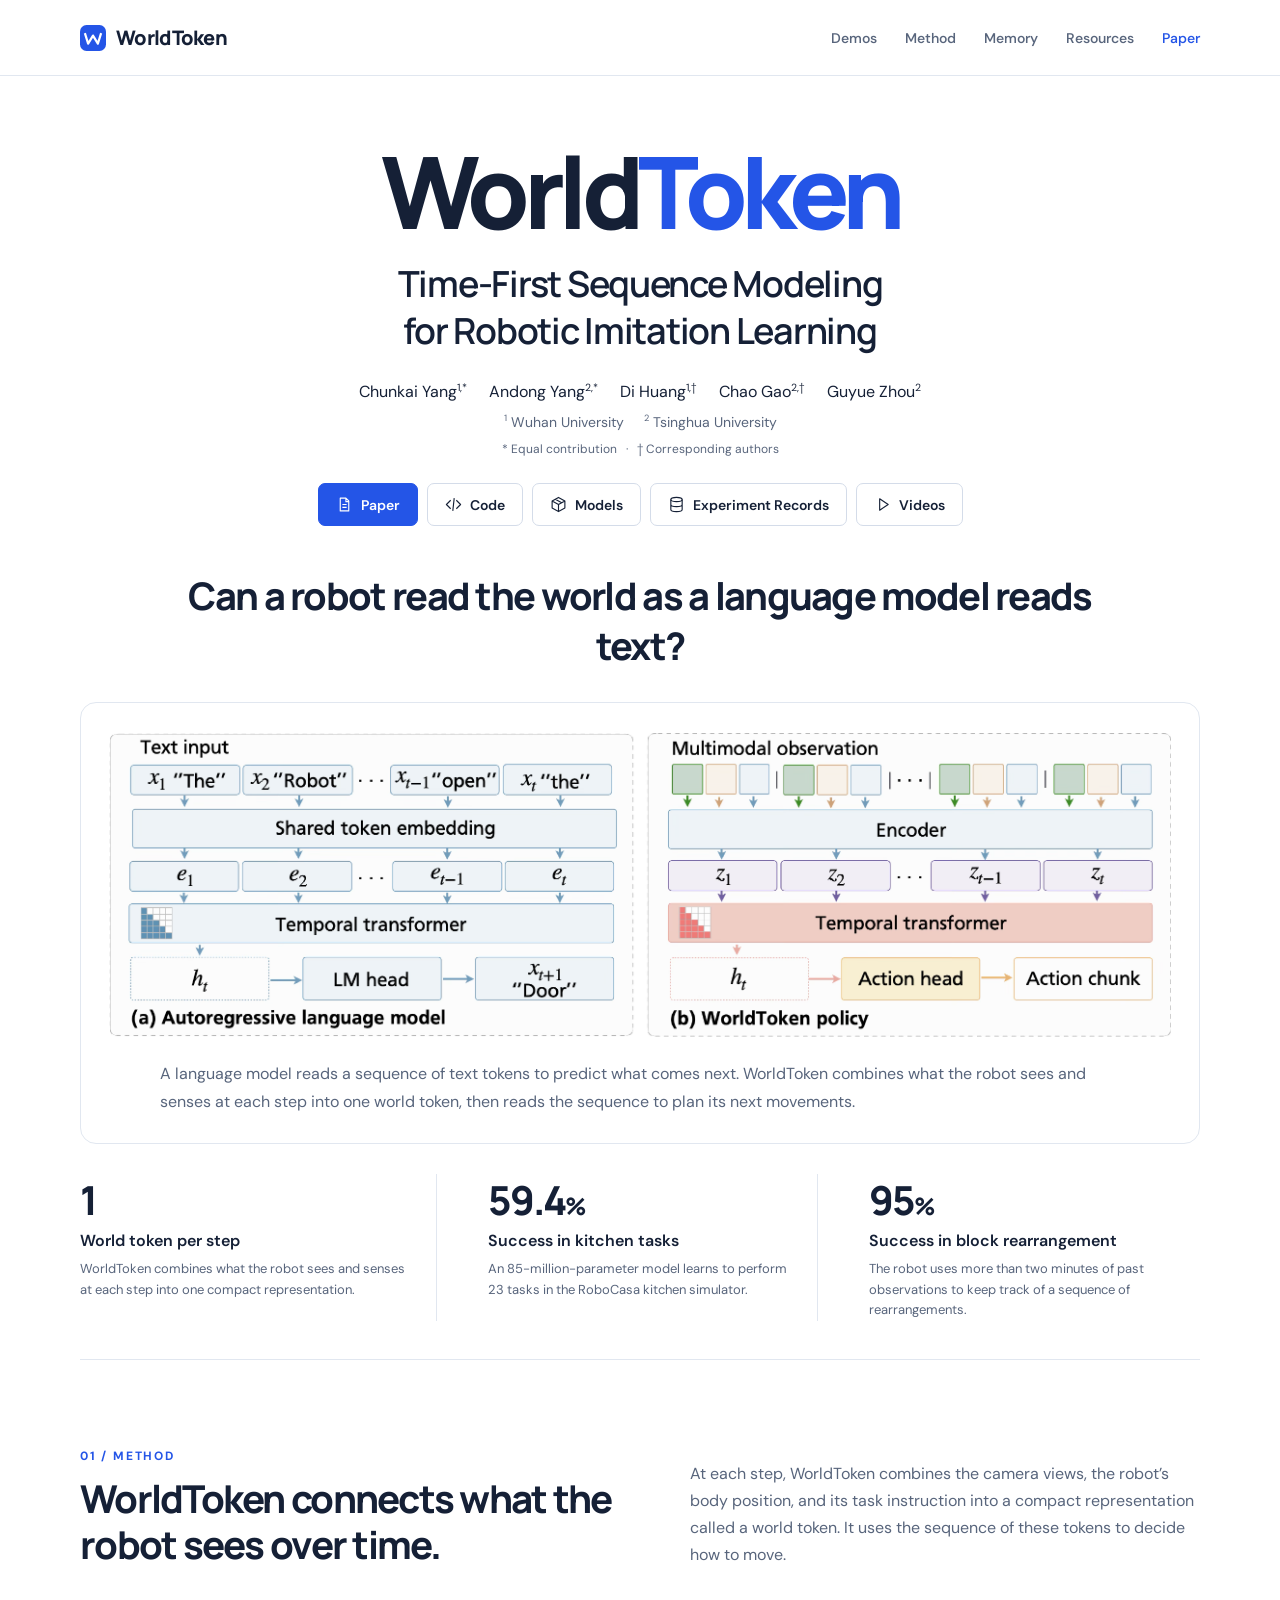
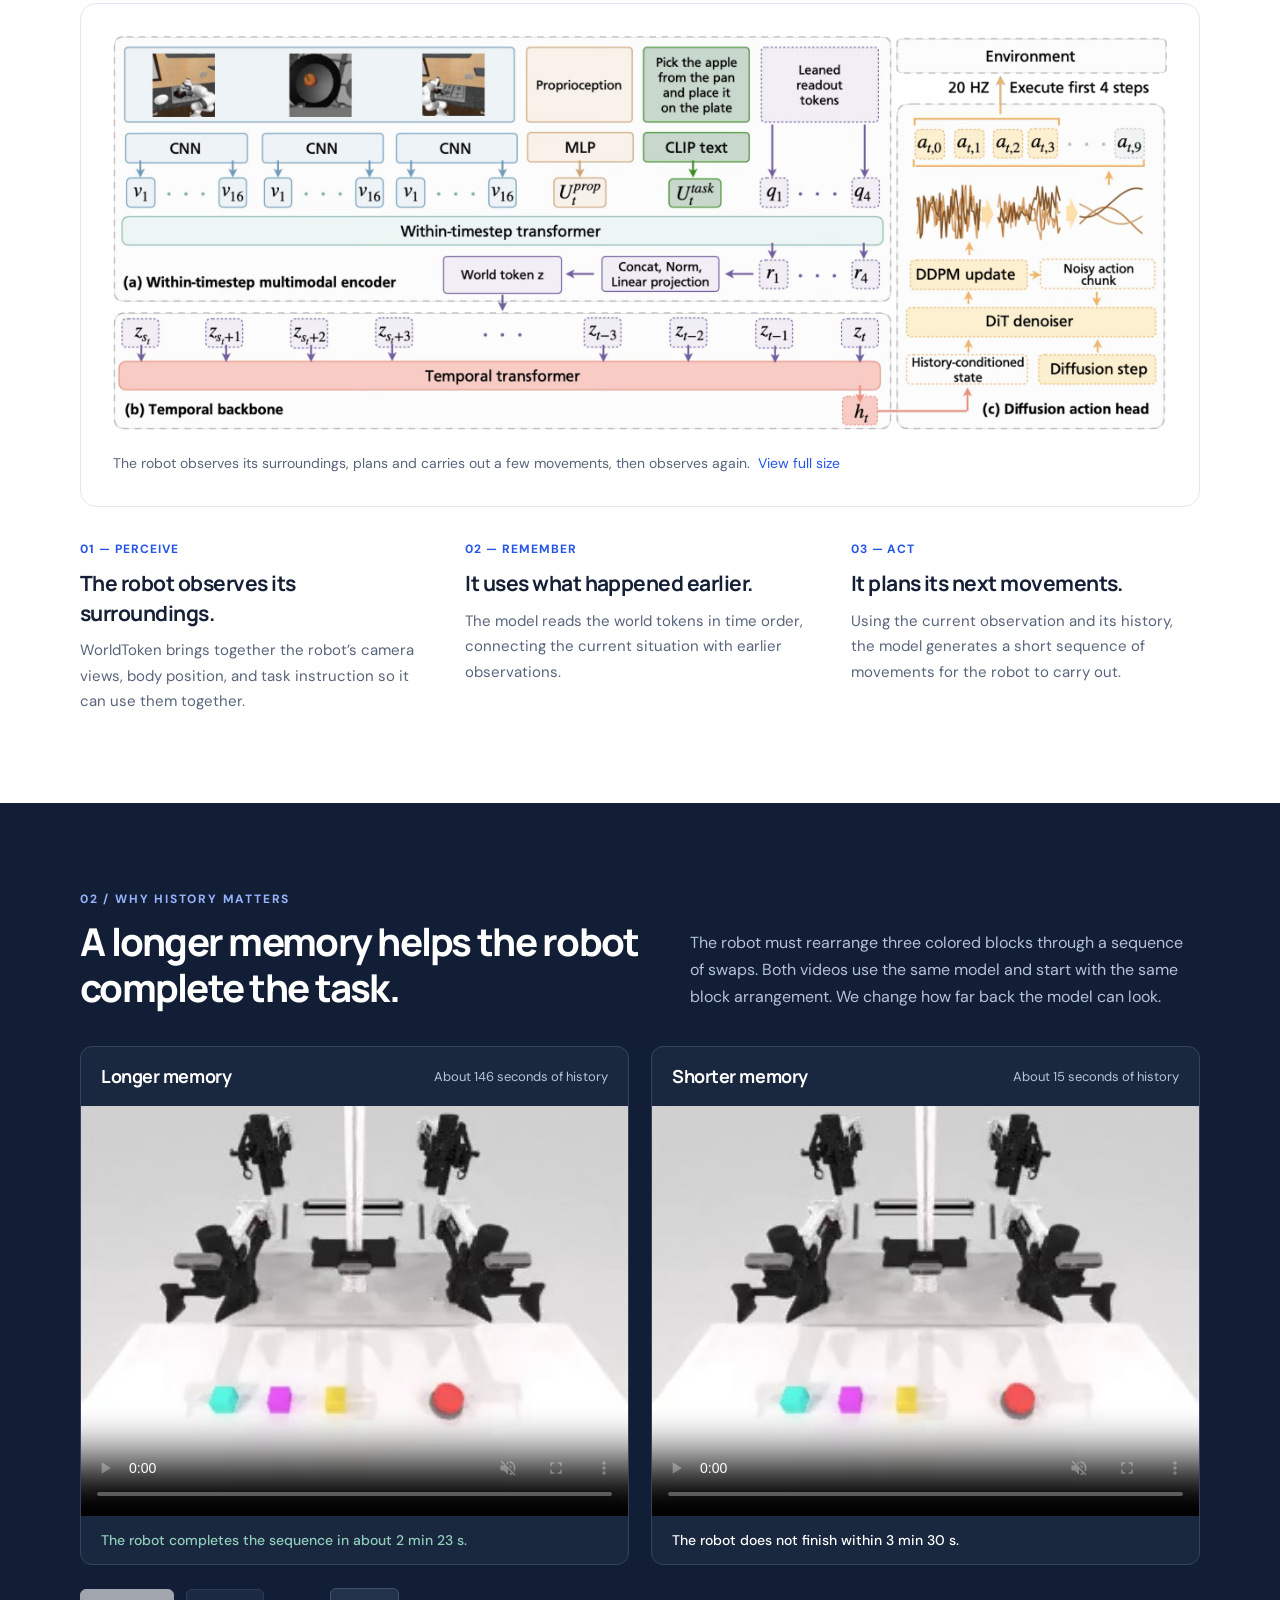
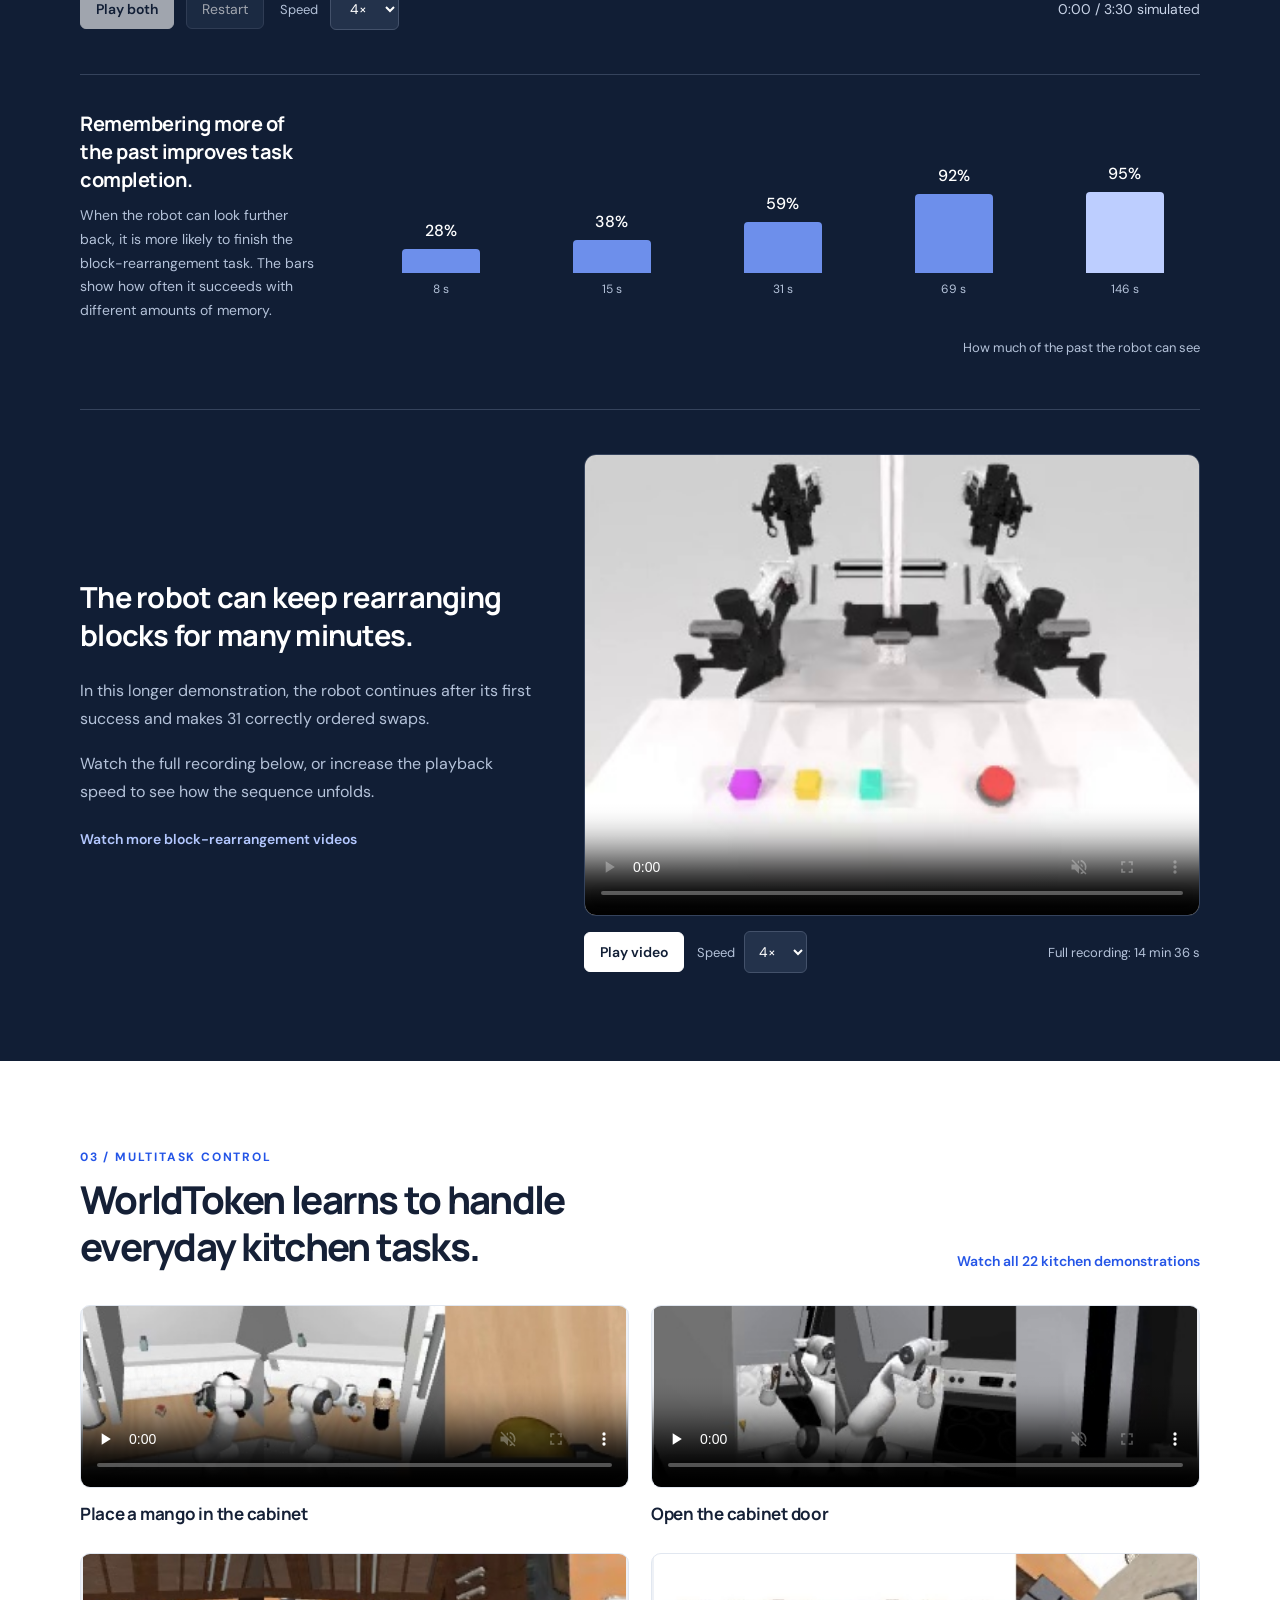
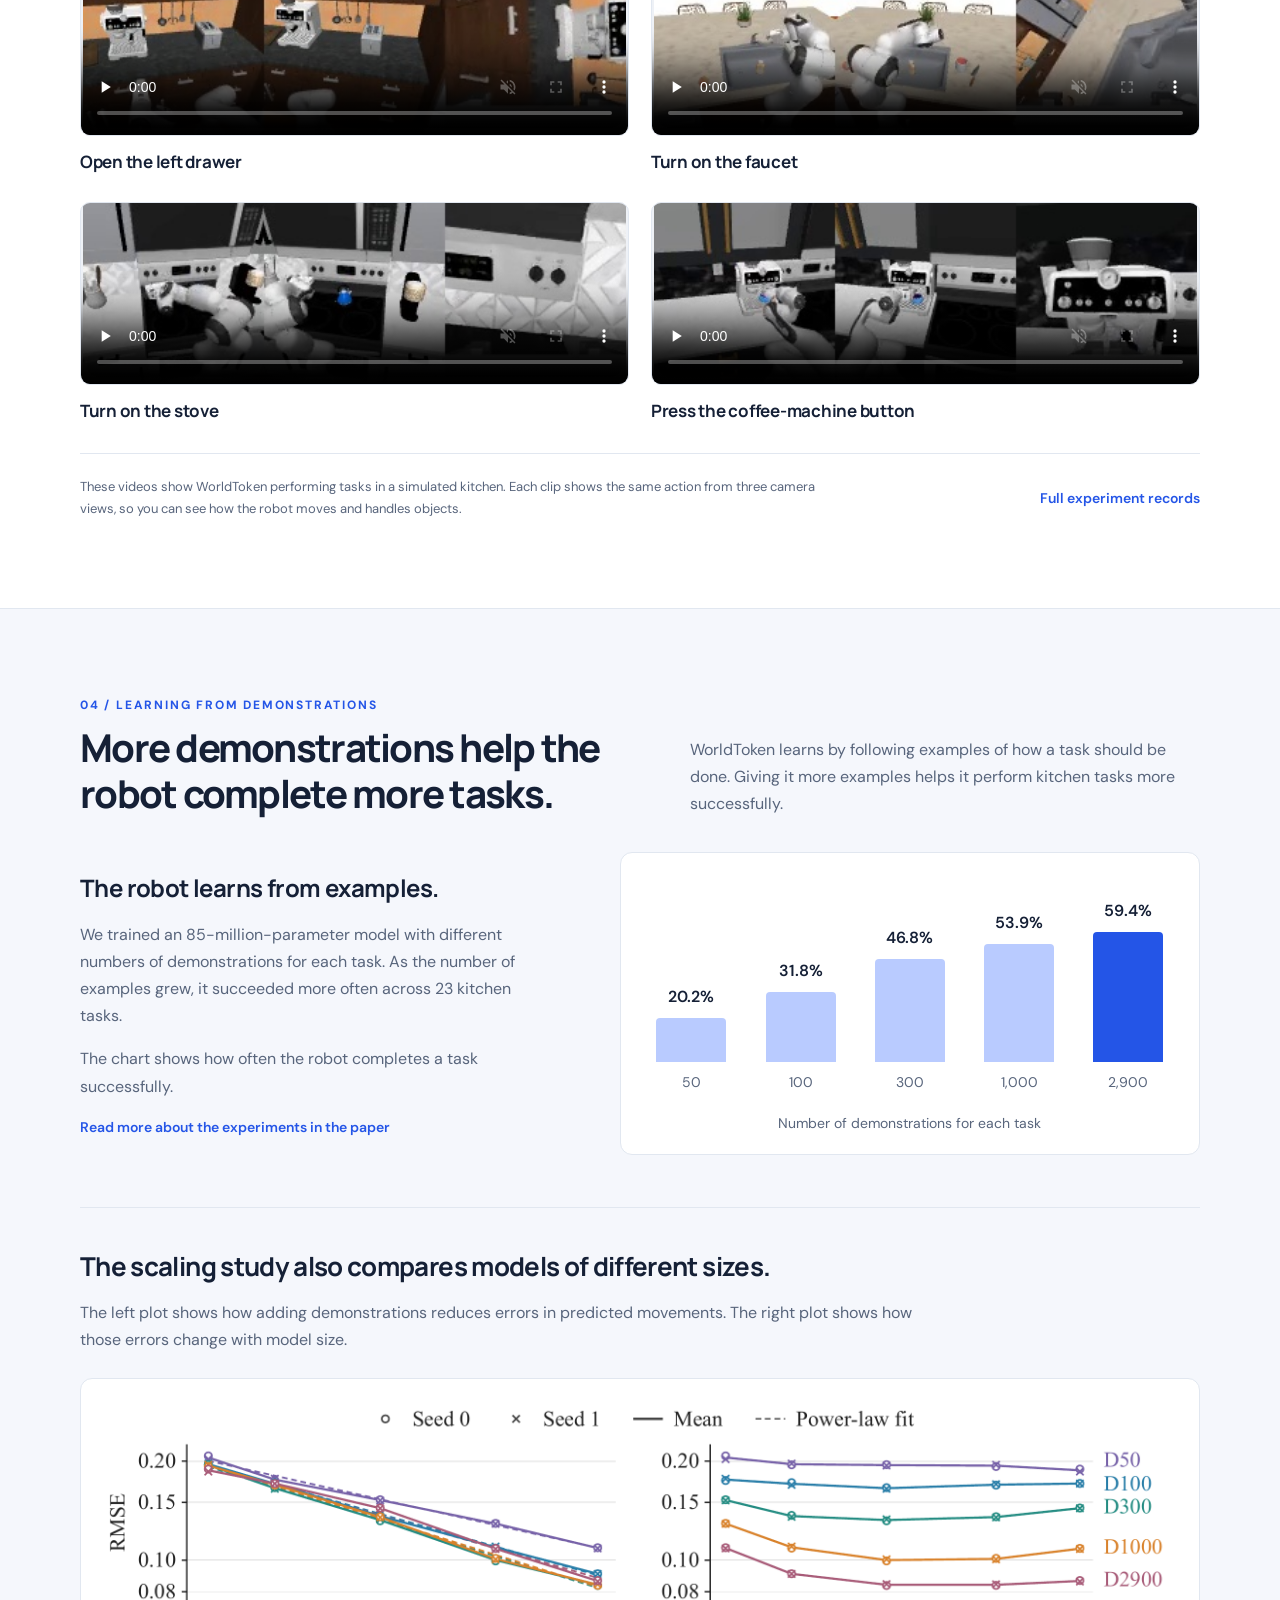
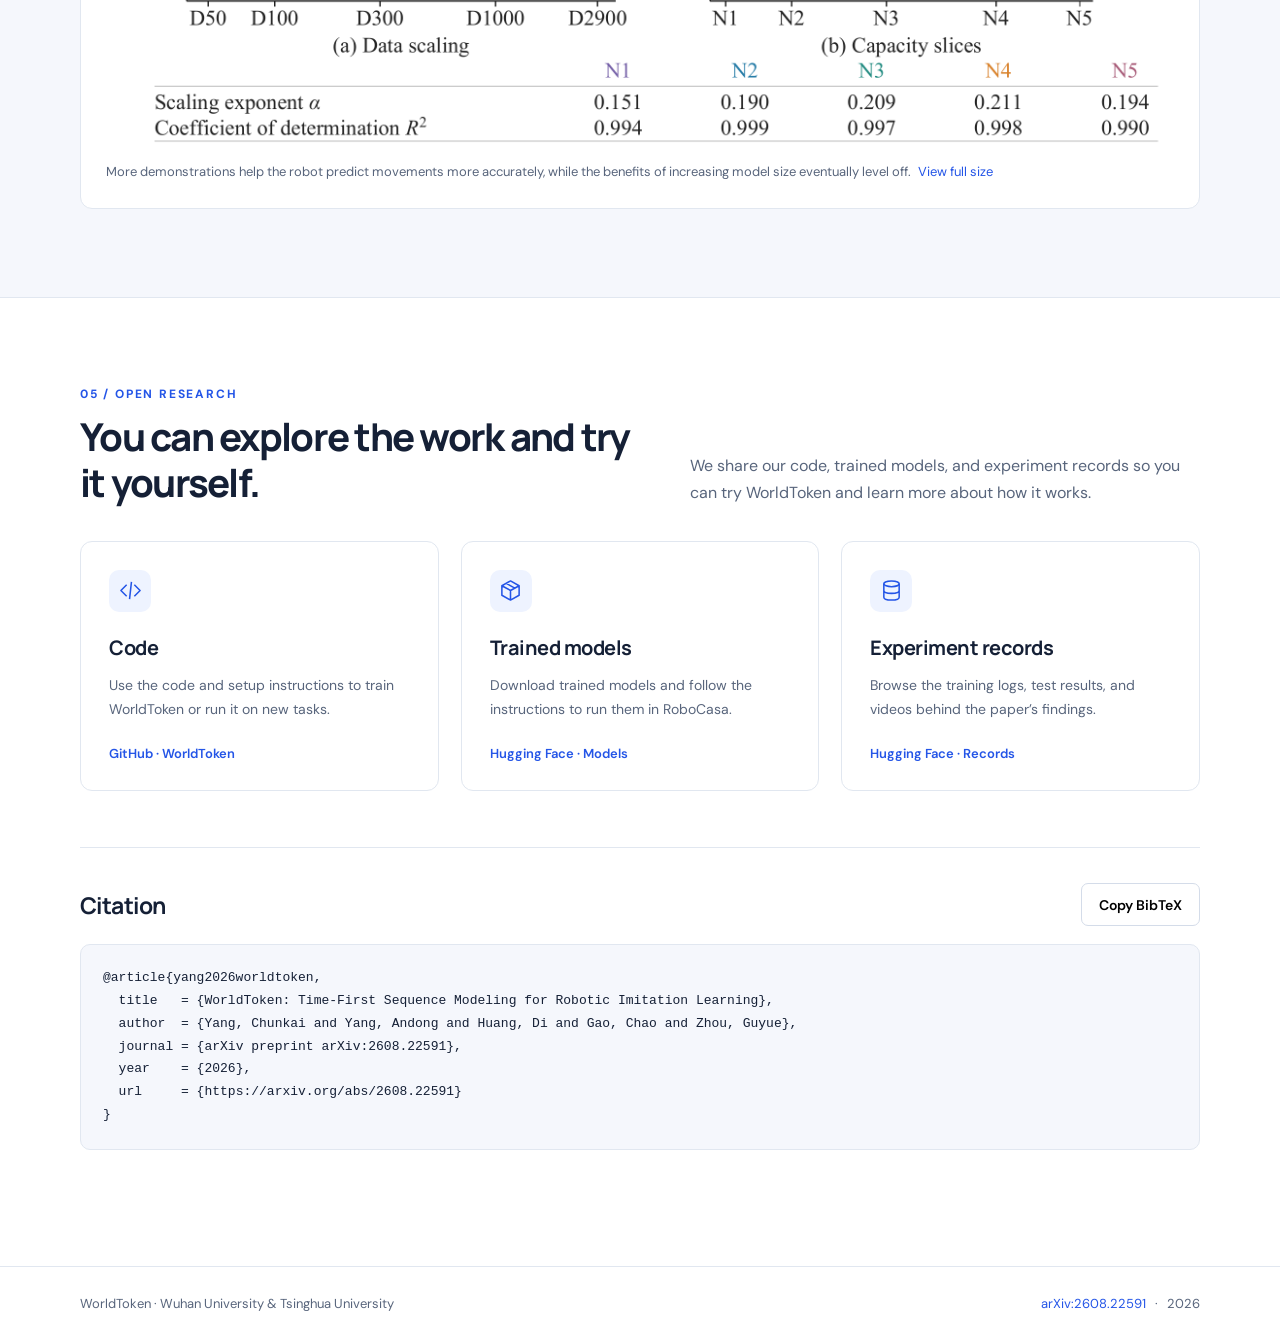
==== index.html @ b5663543 "Publish WorldToken project website" ====
<!doctype html>
<html lang="en">
<head>
  <meta charset="utf-8"><meta name="viewport" content="width=device-width,initial-scale=1">
  <title>WorldToken — Time-First Sequence Modeling for Robotic Imitation Learning</title>
  <meta name="description" content="WorldToken learns from demonstrations and uses past observations to decide what a robot should do next. Watch it perform kitchen tasks and remember sequences of block rearrangements.">
  <meta name="theme-color" content="#2455e7">
  <link rel="icon" type="image/svg+xml" href="data:image/svg+xml,%3Csvg xmlns='http://www.w3.org/2000/svg' viewBox='0 0 32 32'%3E%3Crect width='32' height='32' rx='8' fill='%232455e7'/%3E%3Cpath d='M6 10l4 13 6-10 6 10 4-13' fill='none' stroke='white' stroke-width='3' stroke-linejoin='round'/%3E%3C/svg%3E">
  <link rel="stylesheet" href="styles.css"><script src="site.js" defer></script>
</head>
<body>
<a class="skip" href="#main">Skip to content</a>
<svg xmlns="http://www.w3.org/2000/svg" style="position:absolute;width:0;height:0;overflow:hidden" aria-hidden="true"><defs>
 <symbol id="icon-paper" viewBox="0 0 24 24"><path d="M14 3H6v18h12V7l-4-4Zm0 0v5h4M9 12h6m-6 4h6" fill="none" stroke="currentColor" stroke-width="1.6" stroke-linejoin="round"/></symbol>
 <symbol id="icon-code" viewBox="0 0 24 24"><path d="m8 6-6 6 6 6m8-12 6 6-6 6m-3-15-2 18" fill="none" stroke="currentColor" stroke-width="1.6" stroke-linejoin="round"/></symbol>
 <symbol id="icon-model" viewBox="0 0 24 24"><path d="m12 2 9 5v10l-9 5-9-5V7l9-5Zm0 10 9-5M12 12 3 7m9 5v10M7.5 4.5l9 5" fill="none" stroke="currentColor" stroke-width="1.6" stroke-linejoin="round"/></symbol>
 <symbol id="icon-data" viewBox="0 0 24 24"><ellipse cx="12" cy="5" rx="8" ry="3" fill="none" stroke="currentColor" stroke-width="1.6"/><path d="M4 5v14c0 4 16 4 16 0V5M4 12c0 4 16 4 16 0" fill="none" stroke="currentColor" stroke-width="1.6"/></symbol>
 <symbol id="icon-play" viewBox="0 0 24 24"><path d="m8 4 12 8-12 8V4Z" fill="none" stroke="currentColor" stroke-width="1.6" stroke-linejoin="round"/></symbol>
</defs></svg>
<header class="topbar"><div class="wrap">
 <a class="brand" href="#" aria-label="WorldToken home"><svg viewBox="0 0 32 32" aria-hidden="true"><rect x="0" y="0" width="32" height="32" rx="8" fill="#2455e7"/><path d="m6 10 4 13 6-10 6 10 4-13" fill="none" stroke="#fff" stroke-width="2.7" stroke-linejoin="round"/></svg>WorldToken</a>
 <nav class="nav" aria-label="Main navigation"><a href="#memory">Demos</a><a href="#method">Method</a><a href="#memory">Memory</a><a href="#resources">Resources</a><a class="nav-paper" href="https://arxiv.org/abs/2608.22591" target="_blank" rel="noopener">Paper</a></nav>
</div></header>
<main id="main">
 <section class="hero wrap" aria-labelledby="paper-title">
  <h1 id="paper-title">World<span>Token</span></h1>
  <h2>Time-First Sequence Modeling<br>for Robotic Imitation Learning</h2>
  <div class="authors"><span>Chunkai Yang<sup>1,*</sup></span><span>Andong Yang<sup>2,*</sup></span><span>Di Huang<sup>1,†</sup></span><span>Chao Gao<sup>2,†</sup></span><span>Guyue Zhou<sup>2</sup></span></div>
  <p class="institutions"><sup>1</sup> Wuhan University &nbsp; &nbsp; <sup>2</sup> Tsinghua University</p>
  <p class="author-note">* Equal contribution &nbsp; · &nbsp; † Corresponding authors</p>
  <div class="resource-buttons">
   <a class="button primary" href="https://arxiv.org/abs/2608.22591" target="_blank" rel="noopener"><svg aria-hidden="true"><use href="#icon-paper"/></svg>Paper</a>
   <a class="button" href="https://github.com/me271828/WorldToken" target="_blank" rel="noopener"><svg aria-hidden="true"><use href="#icon-code"/></svg>Code</a>
   <a class="button" href="https://huggingface.co/mepi31415/WorldToken_Checkpoints" target="_blank" rel="noopener"><svg aria-hidden="true"><use href="#icon-model"/></svg>Models</a>
   <a class="button" href="https://huggingface.co/datasets/mepi31415/WorldToken_Experiment_Records" target="_blank" rel="noopener"><svg aria-hidden="true"><use href="#icon-data"/></svg>Experiment Records</a>
   <a class="button" href="#memory"><svg aria-hidden="true"><use href="#icon-play"/></svg>Videos</a>
  </div>
 </section>
 <section class="overview wrap" aria-labelledby="opening-question">
  <h2 class="opening-question" id="opening-question">Can a robot read the world as a language model reads text?</h2>
  <figure class="opening-figure"><a class="figure-link" href="assets/sequence-overview.webp" target="_blank" rel="noopener" aria-label="Open full-size comparison of a language model and WorldToken"><img src="assets/sequence-overview.webp" alt="Paper Figure 1 compares a language model that reads text tokens with WorldToken, which reads a sequence of robot observations to generate actions." width="2200" height="635" fetchpriority="high"></a><figcaption>A language model reads a sequence of text tokens to predict what comes next. WorldToken combines what the robot sees and senses at each step into one world token, then reads the sequence to plan its next movements.</figcaption></figure>
  <div class="stats">
   <div class="stat"><span class="stat-value">1</span><span class="stat-label">World token per step</span><small>WorldToken combines what the robot sees and senses at each step into one compact representation.</small></div>
   <div class="stat"><span class="stat-value">59.4<span style="font-size:.6em">%</span></span><span class="stat-label">Success in kitchen tasks</span><small>An 85-million-parameter model learns to perform 23 tasks in the RoboCasa kitchen simulator.</small></div>
   <div class="stat"><span class="stat-value">95<span style="font-size:.6em">%</span></span><span class="stat-label">Success in block rearrangement</span><small>The robot uses more than two minutes of past observations to keep track of a sequence of rearrangements.</small></div>
  </div>
 </section>
 <section class="section wrap" id="method">
  <div class="section-head"><div><span class="eyebrow">01 / Method</span><h2>WorldToken connects what the robot sees over time.</h2></div><p class="intro">At each step, WorldToken combines the camera views, the robot’s body position, and its task instruction into a compact representation called a world token. It uses the sequence of these tokens to decide how to move.</p></div>
  <figure class="method-figure"><a class="figure-link" href="assets/architecture.webp" target="_blank" rel="noopener" aria-label="Open full-size architecture figure"><img src="assets/architecture.webp" alt="WorldToken combines what the robot sees and senses, connects it with earlier observations, and plans the next movements." loading="lazy" width="2400" height="896"></a><figcaption>The robot observes its surroundings, plans and carries out a few movements, then observes again. <a class="figure-hint" href="assets/architecture.webp" target="_blank" rel="noopener">View full size</a></figcaption></figure>
  <div class="steps"><article><span class="step-number">01 — PERCEIVE</span><h3>The robot observes its surroundings.</h3><p>WorldToken brings together the robot’s camera views, body position, and task instruction so it can use them together.</p></article><article><span class="step-number">02 — REMEMBER</span><h3>It uses what happened earlier.</h3><p>The model reads the world tokens in time order, connecting the current situation with earlier observations.</p></article><article><span class="step-number">03 — ACT</span><h3>It plans its next movements.</h3><p>Using the current observation and its history, the model generates a short sequence of movements for the robot to carry out.</p></article></div>
 </section>
 <section class="section memory" id="memory"><div class="wrap">
  <div class="section-head"><div><span class="eyebrow">02 / Why history matters</span><h2>A longer memory helps the robot complete the task.</h2></div><p class="intro">The robot must rearrange three colored blocks through a sequence of swaps. Both videos use the same model and start with the same block arrangement. We change how far back the model can look.</p></div>
  <div class="comparison">
   <article class="compare-card"><div class="compare-title"><h3>Longer memory</h3><span>About 146 seconds of history</span></div><video id="history-long" controls muted playsinline preload="metadata" poster="assets/history-long.jpg" aria-label="The robot rearranges blocks with a longer memory"><source src="demos/rmbench/videos/history608_seed100015.mp4" type="video/mp4"></video><div class="compare-foot"><strong class="positive">The robot completes the sequence in about 2 min 23 s.</strong></div></article>
   <article class="compare-card"><div class="compare-title"><h3>Shorter memory</h3><span>About 15 seconds of history</span></div><video id="history-short" controls muted playsinline preload="metadata" poster="assets/history-short.jpg" aria-label="The robot attempts the same task with a shorter memory"><source src="demos/rmbench/videos/history64_seed100015.mp4" type="video/mp4"></video><div class="compare-foot"><strong>The robot does not finish within 3 min 30 s.</strong></div></article>
  </div>
  <div class="player-tools"><button class="play-both" id="play-both" type="button" disabled>Play both</button><button id="restart-both" type="button" disabled>Restart</button><label for="compare-speed">Speed</label><select id="compare-speed"><option value="1">1×</option><option value="2">2×</option><option value="4" selected>4×</option><option value="8">8×</option></select><output id="compare-clock" aria-label="Simulation time">0:00 / 3:30 simulated</output></div>
  <p id="compare-error" class="playback-error" role="alert" hidden>Playback could not start. Please use the individual video controls.</p>
  <div class="history-chart"><div><h3>Remembering more of the past improves task completion.</h3><p>When the robot can look further back, it is more likely to finish the block-rearrangement task. The bars show how often it succeeds with different amounts of memory.</p></div><div class="bars" role="img" aria-label="Task completion with approximately 8, 15, 31, 69, and 146 seconds of history: 28, 38, 59, 92, and 95 percent."><div class="bar-item"><strong>28%</strong><div class="bar" style="--value:28"></div><span>8 s</span></div><div class="bar-item"><strong>38%</strong><div class="bar" style="--value:38"></div><span>15 s</span></div><div class="bar-item"><strong>59%</strong><div class="bar" style="--value:59"></div><span>31 s</span></div><div class="bar-item"><strong>92%</strong><div class="bar" style="--value:92"></div><span>69 s</span></div><div class="bar-item"><strong>95%</strong><div class="bar" style="--value:95"></div><span>146 s</span></div></div></div><p class="chart-axis">How much of the past the robot can see</p>
  <section class="extended-demo" id="long-demonstration" aria-labelledby="extended-heading">
   <div class="extended-copy"><h3 id="extended-heading">The robot can keep rearranging blocks for many minutes.</h3><p>In this longer demonstration, the robot continues after its first success and makes 31 correctly ordered swaps.</p><p>Watch the full recording below, or increase the playback speed to see how the sequence unfolds.</p><a class="section-link" href="demos/rmbench/">Watch more block-rearrangement videos</a></div>
   <div class="extended-player"><video id="extended-video" controls muted playsinline preload="metadata" poster="assets/extended-poster.jpg" aria-label="The robot continues rearranging blocks for more than 14 minutes"><source src="demos/rmbench/videos/extended_seed100008.mp4" type="video/mp4"></video><div class="player-tools"><button type="button" class="play-both" id="extended-toggle">Play video</button><label for="extended-speed">Speed</label><select id="extended-speed"><option value="1">1×</option><option value="2">2×</option><option value="4" selected>4×</option><option value="8">8×</option><option value="16">16×</option></select><span class="recording-duration">Full recording: 14 min 36 s</span></div><p id="extended-error" class="playback-error" role="alert" hidden>The video could not start. Please try the video’s own play button.</p></div>
  </section>
 </div></section>
 <section class="section wrap" id="demonstrations">
  <div class="section-head"><div><span class="eyebrow">03 / Multitask control</span><h2>WorldToken learns to handle everyday kitchen tasks.</h2></div><a class="section-link" href="demos/robocasa/">Watch all 22 kitchen demonstrations</a></div>
  <div class="demo-grid" id="demo-grid"><article class="demo-card"><video controls loop muted playsinline preload="none" poster="assets/PnPCounterToCab.jpg" aria-label="Place a mango in the cabinet"><source src="demos/robocasa/videos/01_Pick_and_Place/PnPCounterToCab.mp4" type="video/mp4"></video><h3>Place a mango in the cabinet</h3></article>
<article class="demo-card"><video controls loop muted playsinline preload="none" poster="assets/OpenSingleDoor.jpg" aria-label="Open the cabinet door"><source src="demos/robocasa/videos/02_Opening_and_closing_doors/OpenSingleDoor.mp4" type="video/mp4"></video><h3>Open the cabinet door</h3></article>
<article class="demo-card"><video controls loop muted playsinline preload="none" poster="assets/OpenDrawer.jpg" aria-label="Open the left drawer"><source src="demos/robocasa/videos/03_Opening_and_closing_drawers/OpenDrawer.mp4" type="video/mp4"></video><h3>Open the left drawer</h3></article>
<article class="demo-card"><video controls loop muted playsinline preload="none" poster="assets/TurnOnSinkFaucet.jpg" aria-label="Turn on the faucet"><source src="demos/robocasa/videos/04_Turning_levers/TurnOnSinkFaucet.mp4" type="video/mp4"></video><h3>Turn on the faucet</h3></article>
<article class="demo-card"><video controls loop muted playsinline preload="none" poster="assets/TurnOnStove.jpg" aria-label="Turn on the stove"><source src="demos/robocasa/videos/05_Twisting_knobs/TurnOnStove.mp4" type="video/mp4"></video><h3>Turn on the stove</h3></article>
<article class="demo-card"><video controls loop muted playsinline preload="none" poster="assets/CoffeePressButton.jpg" aria-label="Press the coffee-machine button"><source src="demos/robocasa/videos/07_Pressing_buttons/CoffeePressButton.mp4" type="video/mp4"></video><h3>Press the coffee-machine button</h3></article></div>
  <div class="gallery-note"><p>These videos show WorldToken performing tasks in a simulated kitchen. Each clip shows the same action from three camera views, so you can see how the robot moves and handles objects.</p><a class="section-link" href="https://huggingface.co/datasets/mepi31415/WorldToken_Experiment_Records" target="_blank" rel="noopener">Full experiment records</a></div>
 </section>
 <section class="section results" id="results"><div class="wrap">
  <div class="section-head"><div><span class="eyebrow">04 / Learning from demonstrations</span><h2>More demonstrations help the robot complete more tasks.</h2></div><p class="intro">WorldToken learns by following examples of how a task should be done. Giving it more examples helps it perform kitchen tasks more successfully.</p></div>
  <div class="learning-results">
   <div class="learning-copy"><h3>The robot learns from examples.</h3><p>We trained an 85-million-parameter model with different numbers of demonstrations for each task. As the number of examples grew, it succeeded more often across 23 kitchen tasks.</p><p>The chart shows how often the robot completes a task successfully.</p><a class="section-link" href="https://arxiv.org/pdf/2608.22591" target="_blank" rel="noopener">Read more about the experiments in the paper</a></div>
   <figure class="learning-chart"><div class="learning-bars" role="img" aria-label="Task completion with 50, 100, 300, 1000, and 2900 demonstrations per task: 20.2, 31.8, 46.8, 53.9, and 59.4 percent.">
    <div class="learning-bar"><strong>20.2%</strong><div style="--value:20.2"></div><span>50</span></div>
    <div class="learning-bar"><strong>31.8%</strong><div style="--value:31.8"></div><span>100</span></div>
    <div class="learning-bar"><strong>46.8%</strong><div style="--value:46.8"></div><span>300</span></div>
    <div class="learning-bar"><strong>53.9%</strong><div style="--value:53.9"></div><span>1,000</span></div>
    <div class="learning-bar"><strong>59.4%</strong><div style="--value:59.4"></div><span>2,900</span></div>
   </div><figcaption>Number of demonstrations for each task</figcaption></figure>
  </div>
  <div class="paper-scaling"><h3>The scaling study also compares models of different sizes.</h3><p>The left plot shows how adding demonstrations reduces errors in predicted movements. The right plot shows how those errors change with model size.</p><figure class="result-figure"><a class="figure-link" href="assets/scaling.webp" target="_blank" rel="noopener" aria-label="Open full-size scaling figure from the paper"><img src="assets/scaling.webp" alt="Paper Figure 4 compares action prediction errors across different numbers of demonstrations and different model sizes." width="2200" height="700" loading="lazy"></a><figcaption>More demonstrations help the robot predict movements more accurately, while the benefits of increasing model size eventually level off. <a class="figure-hint" href="assets/scaling.webp" target="_blank" rel="noopener">View full size</a></figcaption></figure></div>
 </div></section>
<section class="section wrap" id="resources">
  <div class="section-head"><div><span class="eyebrow">05 / Open research</span><h2>You can explore the work and try it yourself.</h2></div><p class="intro">We share our code, trained models, and experiment records so you can try WorldToken and learn more about how it works.</p></div>
  <div class="resource-grid">
   <a class="resource-card" href="https://github.com/me271828/WorldToken" target="_blank" rel="noopener"><div class="resource-icon"><svg aria-hidden="true"><use href="#icon-code"/></svg></div><h3>Code</h3><p>Use the code and setup instructions to train WorldToken or run it on new tasks.</p><span class="section-link">GitHub · WorldToken</span></a>
   <a class="resource-card" href="https://huggingface.co/mepi31415/WorldToken_Checkpoints" target="_blank" rel="noopener"><div class="resource-icon"><svg aria-hidden="true"><use href="#icon-model"/></svg></div><h3>Trained models</h3><p>Download trained models and follow the instructions to run them in RoboCasa.</p><span class="section-link">Hugging Face · Models</span></a>
   <a class="resource-card" href="https://huggingface.co/datasets/mepi31415/WorldToken_Experiment_Records" target="_blank" rel="noopener"><div class="resource-icon"><svg aria-hidden="true"><use href="#icon-data"/></svg></div><h3>Experiment records</h3><p>Browse the training logs, test results, and videos behind the paper’s findings.</p><span class="section-link">Hugging Face · Records</span></a>
  </div>
  <div class="citation"><div class="citation-head"><h3>Citation</h3><button class="button" type="button" id="copy-bibtex">Copy BibTeX</button></div><pre id="bibtex">@article{yang2026worldtoken,
  title   = {WorldToken: Time-First Sequence Modeling for Robotic Imitation Learning},
  author  = {Yang, Chunkai and Yang, Andong and Huang, Di and Gao, Chao and Zhou, Guyue},
  journal = {arXiv preprint arXiv:2608.22591},
  year    = {2026},
  url     = {https://arxiv.org/abs/2608.22591}
}</pre><p class="copy-status" id="copy-status" role="status"></p></div>
 </section>
</main>
<footer class="footer"><div class="wrap"><span>WorldToken · Wuhan University &amp; Tsinghua University</span><span><a href="https://arxiv.org/abs/2608.22591">arXiv:2608.22591</a> &nbsp; · &nbsp; 2026</span></div></footer>
</body></html>
---- styles.css ----
@import url('https://fonts.googleapis.com/css2?family=DM+Sans:wght@400;450;500;550;600;650;700&family=Manrope:wght@400;500;600;650;700;750;800&display=swap');
:root{--blue:#2455e7;--ink:#152036;--muted:#58657c;--line:#e1e7f0;--wash:#f5f7fc;--navy:#111e35;--radius:16px;--width:1120px;font-family:'DM Sans',Arial,sans-serif;color:var(--ink);font-size:16px;background:#fff;font-synthesis:none}
*{box-sizing:border-box}html{scroll-behavior:smooth;scroll-padding-top:94px}body{margin:0}a{color:inherit;text-decoration:none}button,select,input{font:inherit}button,a,select{-webkit-tap-highlight-color:transparent}button,a{touch-action:manipulation}button{cursor:pointer}a:focus-visible,button:focus-visible,select:focus-visible,input:focus-visible{outline:3px solid #7596ff;outline-offset:5px}img,video{display:block;max-width:100%}button:disabled{cursor:wait;opacity:.6}p{line-height:1.7;margin:0 0 1rem}h1,h2,h3{font-family:Manrope,Arial,sans-serif;margin:0;letter-spacing:-.045em}h2{font-size:clamp(30px,3vw,42px);line-height:1.2;font-weight:750}h3{font-size:21px;line-height:1.4;letter-spacing:-.025em}sup{font-size:.65em}svg{display:block}.wrap{width:min(var(--width),calc(100% - 64px));margin:auto}.skip{position:fixed;left:15px;top:-100px;background:#fff;padding:14px;z-index:99}.skip:focus{top:15px}
.topbar{height:76px;border-bottom:1px solid var(--line);background:rgba(255,255,255,.95);backdrop-filter:blur(14px);position:sticky;top:0;z-index:20}.topbar .wrap{height:100%;display:flex;align-items:center;justify-content:space-between}.brand{font-family:Manrope,Arial,sans-serif;font-weight:800;font-size:20px;letter-spacing:-.7px;display:flex;align-items:center;gap:10px}.brand svg{width:26px;height:26px}.nav{display:flex;gap:28px;font-size:14px;font-weight:550;color:var(--muted)}.nav a:hover{color:var(--blue)}.nav .nav-paper{color:var(--blue)}
.hero{text-align:center;padding:62px 0 42px}.eyebrow{text-transform:uppercase;letter-spacing:.15em;font-size:12px;font-weight:700;color:var(--blue);display:block;margin-bottom:16px}.hero h1{font-size:clamp(64px,8vw,100px);line-height:1.05;font-weight:800;letter-spacing:-.065em}.hero h1 span{color:var(--blue)}.hero h2{font-size:clamp(24px,3vw,36px);font-weight:600;line-height:1.3;letter-spacing:-.035em;margin-top:18px}.authors{display:flex;flex-wrap:wrap;justify-content:center;gap:8px 22px;margin-top:26px;font-size:16px}.institutions{font-size:14px;color:var(--muted);margin:9px 0 4px}.author-note{font-size:12px;color:var(--muted);margin-bottom:24px}.resource-buttons{display:flex;justify-content:center;flex-wrap:wrap;gap:9px}.button{min-height:43px;display:inline-flex;align-items:center;justify-content:center;gap:8px;border-radius:7px;background:white;border:1px solid #d4dce9;padding:10px 17px;font-size:14px;font-weight:600;transition:background .15s,border-color .15s}.button:hover{background:#f4f7ff;border-color:#9bb2f8}.button.primary{background:var(--blue);border-color:var(--blue);color:white}.button.primary:hover{background:#1744c9}.button svg{height:17px;width:17px}.hero-statement{font-size:19px;margin:29px 0 0;color:var(--muted)}.hero-statement strong{color:var(--ink);font-weight:600}
.overview{margin-bottom:0}.film{border:1px solid var(--line);border-radius:var(--radius);overflow:hidden;background:#101725;box-shadow:0 12px 40px #1f386410}.film video{width:100%;aspect-ratio:16/9;object-fit:contain;background:#0e1420}.film-caption{display:flex;justify-content:space-between;align-items:center;gap:18px;font-size:14px;color:var(--muted);padding:17px 2px}.film-caption strong{color:var(--ink);font-weight:600}.film-caption a{color:var(--blue);white-space:nowrap}.stats{display:grid;grid-template-columns:repeat(3,1fr);padding:30px 0 38px;border-bottom:1px solid var(--line);gap:25px}.stat{padding:0 26px;border-right:1px solid var(--line)}.stat:first-child{padding-left:0}.stat:last-child{border:none}.stat-value{display:block;font-family:Manrope,Arial,sans-serif;font-size:40px;font-weight:750;letter-spacing:-.05em;line-height:1.3}.stat-label{display:block;font-size:16px;font-weight:600;margin:4px 0 8px}.stat small{display:block;color:var(--muted);font-size:13px;line-height:1.6}
.section{padding:88px 0}.section-head{display:flex;justify-content:space-between;gap:45px;align-items:flex-end;margin-bottom:35px}.section-head .intro{max-width:510px;color:var(--muted);margin:0}.section-head .eyebrow{margin-bottom:12px}.section-head h2{max-width:580px}.section-link{color:var(--blue);font-size:14px;font-weight:600;white-space:nowrap}.lead{max-width:850px;font-size:18px;color:var(--muted);margin:23px 0 30px}.method-figure{margin:0;border:1px solid var(--line);border-radius:var(--radius);padding:32px;background:#fff}.method-figure img{width:100%;height:auto}.method-figure figcaption{font-size:14px;line-height:1.6;color:var(--muted);margin-top:22px}.steps{display:grid;grid-template-columns:repeat(3,1fr);gap:36px;margin-top:34px}.step-number{font-size:12px;letter-spacing:.08em;font-weight:700;color:var(--blue);display:block;margin-bottom:12px}.steps p{font-size:15px;margin:10px 0 0;color:var(--muted)}
.memory{background:var(--navy);color:#fff}.memory .eyebrow{color:#99b3ff}.memory .intro,.memory .lead{color:#b4c2d9}.memory .section-link{color:#b4c8ff}.comparison{display:grid;grid-template-columns:1fr 1fr;gap:22px}.compare-card{border:1px solid #35435c;border-radius:12px;overflow:hidden;background:#19273f}.compare-title{display:flex;align-items:center;justify-content:space-between;gap:12px;padding:17px 20px}.compare-title h3{font-size:18px;letter-spacing:-.025em}.compare-title span{font-size:13px;color:#b7c4da}.compare-card video{width:100%;aspect-ratio:640/480;background:#0b1220;object-fit:contain}.compare-foot{padding:15px 20px;display:flex;justify-content:space-between;gap:12px;font-size:14px;color:#c9d4e8}.compare-foot strong{font-weight:500;color:#fff}.compare-foot .positive{color:#91cfbd}.player-tools{display:flex;align-items:center;flex-wrap:wrap;gap:12px;margin-top:23px}.player-tools button,.player-tools select{background:#23324b;color:#fff;border:1px solid #43516a;border-radius:6px;padding:10px 15px;font-size:14px}.player-tools .play-both{background:#fff;color:var(--navy);border-color:#fff;font-weight:600}.player-tools label{font-size:13px;color:#b4c2d9;margin-left:4px}.player-tools output{font-size:14px;color:#c9d4e8;font-variant-numeric:tabular-nums;margin-left:auto}.comparison-note{color:#aebdd5;font-size:13px;line-height:1.7;margin-top:20px;max-width:900px}.playback-error{color:#ffccba;font-size:14px;margin-top:15px}.history-chart{margin:44px 0 0;display:grid;grid-template-columns:240px 1fr;gap:45px;padding-top:35px;border-top:1px solid #35435c;align-items:center}.history-chart h3{font-size:20px}.history-chart p{font-size:14px;color:#b4c2d9;margin:10px 0 0}.bars{display:grid;grid-template-columns:repeat(5,1fr);gap:20px;height:160px;align-items:end}.bar-item{display:flex;height:100%;flex-direction:column;justify-content:flex-end;align-items:center;gap:8px}.bar-item strong{font-size:16px;font-weight:500}.bar{height:calc(var(--value) * .85px);background:#6d8feb;width:100%;max-width:78px;border-radius:4px 4px 0 0}.bar-item:last-child .bar{background:#bdceff}.bar-item span{font-size:12px;color:#b4c2d9;white-space:nowrap}
.demo-grid{display:grid;grid-template-columns:repeat(3,1fr);gap:28px 22px}.demo-card{min-width:0}.demo-card video{width:100%;aspect-ratio:4/3;object-fit:contain;background:#eef1f6;border-radius:10px;border:1px solid var(--line)}.demo-card h3{font-size:17px;letter-spacing:-.015em;margin-top:14px}.demo-card p{font-size:13px;color:var(--muted);margin:4px 0 0}.gallery-note{display:flex;justify-content:space-between;align-items:center;gap:24px;margin-top:30px;padding-top:22px;border-top:1px solid var(--line)}.gallery-note p{font-size:13px;max-width:750px;color:var(--muted);margin:0}
.results{background:var(--wash);border-block:1px solid var(--line)}.results-layout{display:grid;grid-template-columns:1.45fr 1fr;gap:36px;align-items:start}.result-figure{margin:0;background:#fff;border:1px solid var(--line);border-radius:12px;padding:25px}.result-figure img{width:100%}.result-figure figcaption{font-size:13px;color:var(--muted);line-height:1.6;margin-top:18px}.result-copy h3{margin-bottom:12px}.result-copy p{font-size:15px;color:var(--muted)}.results-table{width:100%;border-collapse:collapse;font-size:14px;margin:23px 0 14px;font-variant-numeric:tabular-nums}.results-table th{text-align:left;font-weight:500;color:var(--muted);font-size:12px;padding:12px 5px;border-bottom:1px solid #cdd7e8}.results-table td{padding:13px 5px;border-bottom:1px solid #dfe6f0}.results-table td:not(:first-child),.results-table th:not(:first-child){text-align:right}.results-table tbody tr:last-child{color:var(--blue);font-weight:700}.result-copy .fine{font-size:12px;line-height:1.6}.resource-grid{display:grid;grid-template-columns:repeat(3,1fr);gap:22px}.resource-card{padding:28px;border:1px solid var(--line);border-radius:12px;display:flex;flex-direction:column;align-items:flex-start;transition:border-color .2s,background .2s}.resource-card:hover{border-color:#9eb5f6;background:#fbfcff}.resource-icon{width:42px;height:42px;background:#eef3ff;color:var(--blue);border-radius:10px;display:grid;place-items:center;margin-bottom:22px}.resource-icon svg{width:23px;height:23px}.resource-card h3{font-size:20px}.resource-card p{font-size:14px;color:var(--muted);margin:12px 0 24px;flex:1}.resource-card .section-link{font-size:13px}.citation{margin-top:56px;border-top:1px solid var(--line);padding-top:35px}.citation-head{display:flex;justify-content:space-between;align-items:center;margin-bottom:18px}.citation h3{font-size:23px}.citation pre{font-family:Consolas,monospace;font-size:13px;line-height:1.75;background:var(--wash);border:1px solid var(--line);padding:22px;border-radius:10px;overflow:auto;margin:0;white-space:pre-wrap;overflow-wrap:anywhere}.copy-status{font-size:13px;color:var(--muted);min-height:20px;margin:8px 0 0}.footer{border-top:1px solid var(--line);padding:28px 0}.footer .wrap{display:flex;justify-content:space-between;gap:20px;color:var(--muted);font-size:13px}.footer a{color:var(--blue)}[hidden]{display:none!important}
@media(min-width:1600px){:root{--width:1200px}}@media(max-width:850px){.wrap{width:calc(100% - 40px)}.nav{gap:17px}.hero{padding-top:44px}.section{padding:62px 0}.section-head{display:block}.section-head .intro{margin-top:20px}.section-head>.section-link{display:inline-block;margin-top:18px}.results-layout{grid-template-columns:1fr}.demo-grid{grid-template-columns:repeat(2,1fr)}.stats{gap:15px}.stat{padding:0 16px}.stat-value{font-size:33px}.steps{gap:22px}.history-chart{grid-template-columns:1fr;gap:22px}.history-chart>div:first-child{max-width:650px}.resource-grid{gap:12px}.resource-card{padding:21px}.compare-title{align-items:flex-start;flex-direction:column;gap:5px}.compare-foot{flex-direction:column;gap:5px}.bars{gap:18px}.film-caption{font-size:13px}}
@media(max-width:560px){.wrap{width:calc(100% - 32px)}.topbar{height:64px}.brand{font-size:18px}.brand svg{width:23px}.nav{gap:16px;font-size:13px}.nav a:nth-child(2),.nav a:nth-child(3){display:none}.hero{padding:37px 0 28px}.hero h1{font-size:64px}.hero h2{font-size:25px}.authors{font-size:14px;gap:8px 15px}.institutions{font-size:13px}.resource-buttons{gap:7px}.button{padding:9px 12px;font-size:13px}.hero-statement{font-size:16px;margin-top:24px}.film{border-radius:10px}.film-caption{align-items:flex-start;flex-direction:column;gap:6px}.stats{grid-template-columns:1fr;gap:20px;padding:25px 0}.stat,.stat:first-child{padding:0;border:0;display:grid;grid-template-columns:96px 1fr;column-gap:18px}.stat-value{grid-row:1/3;font-size:32px;align-self:center}.stat-label{font-size:15px;margin:0 0 4px}.stat small{font-size:12px}.section{padding:50px 0}.section-head{margin-bottom:27px}.lead{font-size:16px}.method-figure{padding:16px;border-radius:10px}.method-figure figcaption{font-size:13px}.steps{grid-template-columns:1fr;gap:24px}.step-number{margin-bottom:5px}.steps p{margin-top:6px}.comparison{grid-template-columns:1fr}.compare-title{flex-direction:row;align-items:center;padding:15px}.compare-foot{flex-direction:row;padding:14px 15px;font-size:13px}.player-tools{gap:8px}.player-tools button,.player-tools select{padding:9px 11px}.player-tools output{width:100%;margin-left:0;margin-top:5px}.history-chart{margin-top:30px}.bars{gap:12px}.bar-item span{font-size:12px}.demo-grid{gap:25px 13px}.demo-card h3{font-size:15px;margin-top:10px}.demo-card p{font-size:12px}.gallery-note{align-items:flex-start;flex-direction:column;gap:14px}.resource-grid{grid-template-columns:1fr}.resource-card{padding:25px}.resource-icon{margin-bottom:15px}.resource-card p{margin-bottom:18px}.footer .wrap{flex-direction:column;gap:8px}.citation pre{font-size:12px;padding:16px}.result-figure{padding:15px}.results-layout{gap:25px}}
@media(prefers-reduced-motion:reduce){html{scroll-behavior:auto}*{transition:none!important}}

.result-figure img{height:auto}.figure-link{display:block;cursor:zoom-in}.figure-hint{display:inline-block;color:var(--blue);margin-left:4px}

.hero-statement{max-width:900px;margin-left:auto;margin-right:auto;line-height:1.65}.chart-axis{font-size:13px;color:#b4c2d9;text-align:right;margin:14px 0 0}.learning-results{display:grid;grid-template-columns:.9fr 1.1fr;gap:65px;align-items:center}.learning-copy p{color:var(--muted);font-size:16px;margin-top:16px}.learning-copy h3{font-size:24px}.learning-chart{margin:0;padding:28px 26px 20px;background:#fff;border:1px solid var(--line);border-radius:12px}.learning-bars{display:grid;grid-template-columns:repeat(5,minmax(0,1fr));gap:20px;align-items:end;height:210px}.learning-bar{display:flex;flex-direction:column;align-items:center;justify-content:flex-end;gap:11px;height:100%}.learning-bar strong{font-size:16px;font-weight:600;white-space:nowrap}.learning-bar>div{height:calc(var(--value) * 2.2px);width:100%;max-width:70px;background:#b9cbff;border-radius:4px 4px 0 0}.learning-bar:last-child>div{background:var(--blue)}.learning-bar>span{font-size:14px;color:var(--muted)}.learning-chart figcaption{text-align:center;font-size:14px;color:var(--muted);line-height:1.5;margin:22px 0 0}@media(max-width:850px){.learning-results{grid-template-columns:1fr;gap:28px}.chart-axis{text-align:center}}@media(max-width:560px){.learning-chart{padding:20px 16px}.learning-bars{gap:12px}.learning-bar strong{font-size:14px}.learning-bar>span{font-size:13px}.learning-chart figcaption{font-size:13px}.compare-title{flex-wrap:wrap}}

.demo-grid{grid-template-columns:repeat(2,minmax(0,1fr))}.demo-card video{aspect-ratio:3/1}.results-layout{grid-template-columns:1fr}.result-copy{display:grid;grid-template-columns:1fr 1fr;gap:0 44px}.result-copy h3,.result-copy>p,.result-copy>a{grid-column:1}.result-copy .results-table{grid-column:2;grid-row:1/5;margin-top:0}.result-figure img{max-height:360px;object-fit:contain}@media(max-width:560px){.demo-grid{grid-template-columns:1fr}.result-copy{display:block}.result-copy .results-table{margin-top:20px}}

.opening-question{max-width:920px;text-align:center;font-size:clamp(27px,3vw,38px);line-height:1.3;margin:3px auto 32px}.opening-figure{margin:0;padding:28px;border:1px solid var(--line);border-radius:var(--radius);background:white}.opening-figure img{width:100%;height:auto}.opening-figure figcaption{max-width:960px;font-size:16px;line-height:1.7;color:var(--muted);margin:23px auto 0}.paper-scaling{margin-top:52px;padding-top:40px;border-top:1px solid var(--line)}.paper-scaling h3{font-size:26px;margin-bottom:14px}.paper-scaling>p{max-width:860px;color:var(--muted);margin-bottom:25px}.extended-demo{display:grid;grid-template-columns:.85fr 1.15fr;gap:48px;align-items:center;margin-top:50px;padding-top:44px;border-top:1px solid #35435c}.extended-copy h3{font-size:29px;line-height:1.3;margin-bottom:22px}.extended-copy p{color:#b4c2d9;font-size:16px;line-height:1.75;margin:0 0 17px}.extended-copy .section-link{display:inline-block;margin-top:7px;white-space:normal}.extended-player{min-width:0}.extended-player video{width:100%;aspect-ratio:4/3;object-fit:contain;background:#0b1220;border:1px solid #35435c;border-radius:12px}.extended-player .player-tools{gap:9px;margin-top:15px}.recording-duration{font-size:13px;color:#b4c2d9;margin-left:auto}.extended-player .player-tools select{padding-left:10px;padding-right:10px}@media(max-width:850px){.extended-demo{grid-template-columns:1fr;gap:25px}.extended-copy{max-width:680px}.opening-figure{padding:22px}.opening-question{max-width:700px}.extended-player{max-width:640px;width:100%;justify-self:center}}@media(max-width:560px){.opening-question{font-size:27px;margin-bottom:25px}.opening-figure{padding:16px;border-radius:10px}.opening-figure figcaption{font-size:14px;margin-top:17px}.paper-scaling{margin-top:35px;padding-top:30px}.paper-scaling h3{font-size:23px}.extended-demo{margin-top:32px;padding-top:30px}.extended-copy h3{font-size:25px}.recording-duration{flex-basis:100%;margin:3px 0 0}.extended-player video{border-radius:10px}}
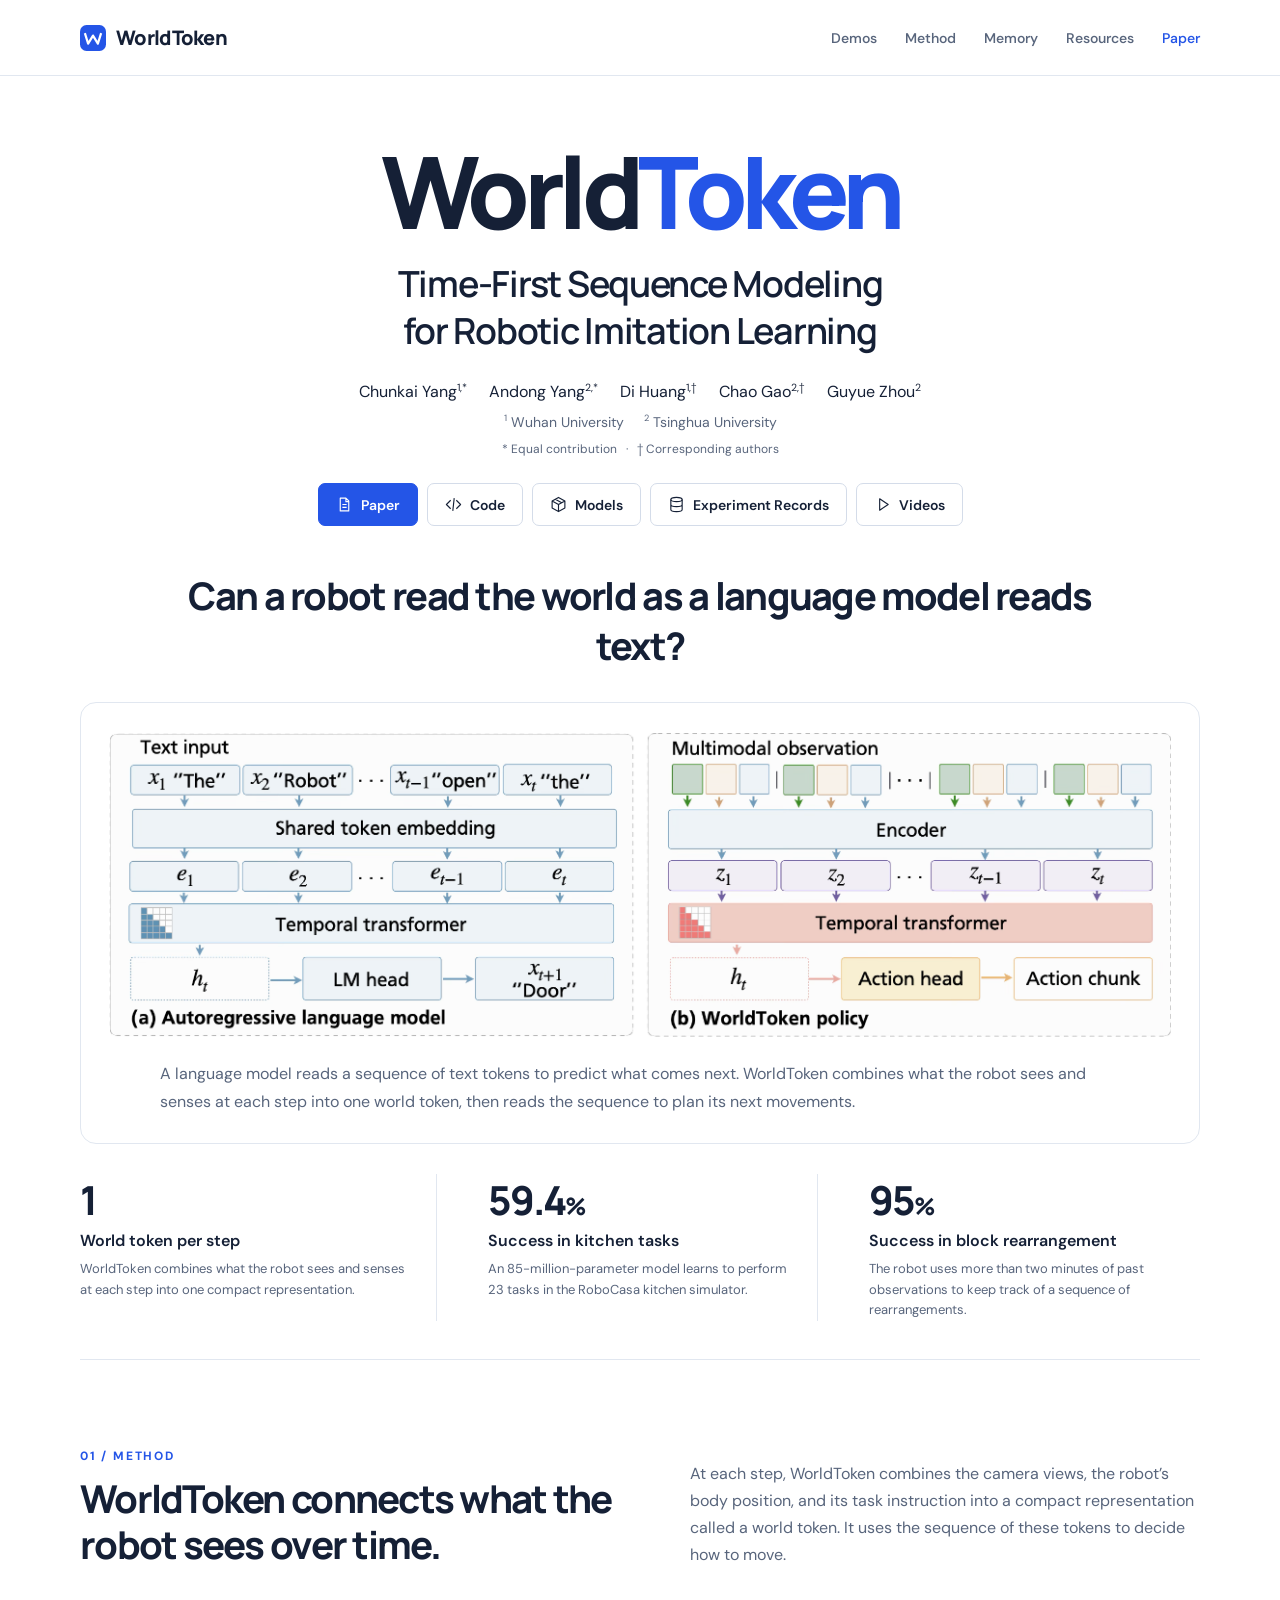
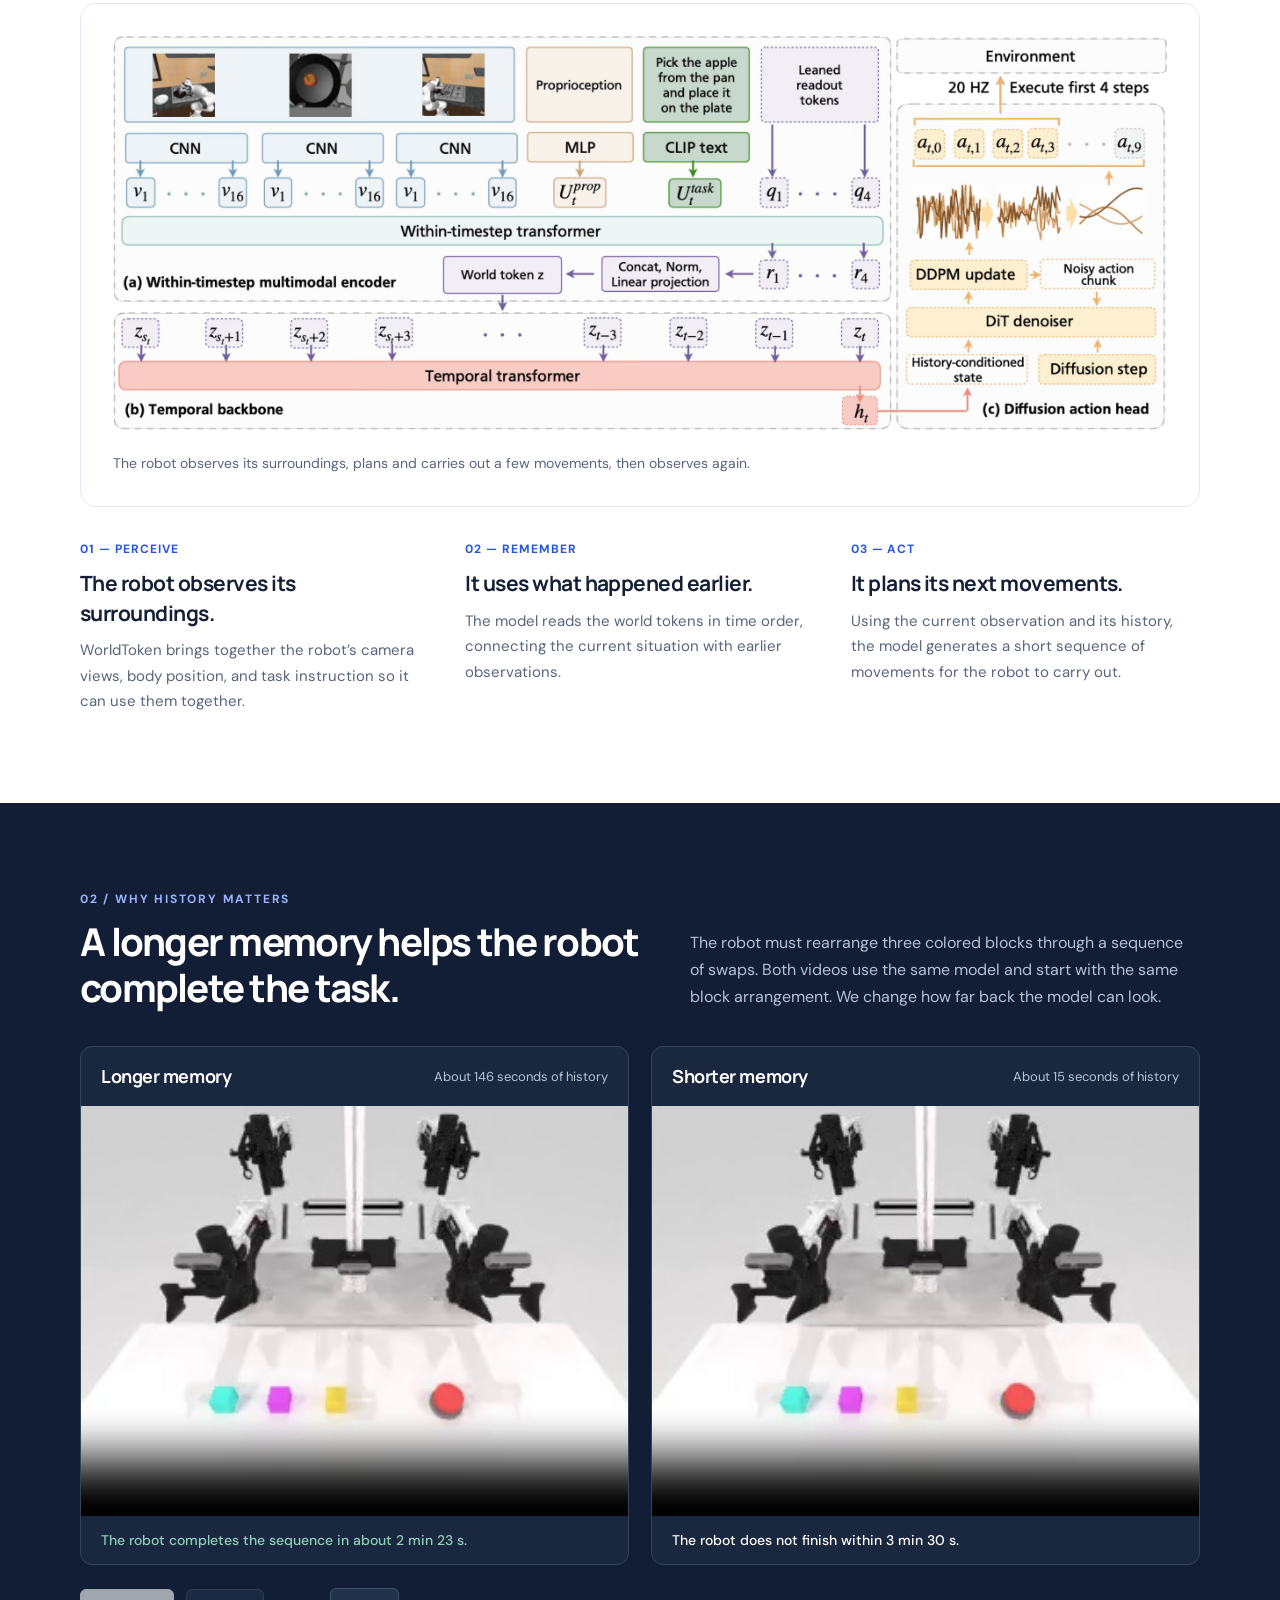
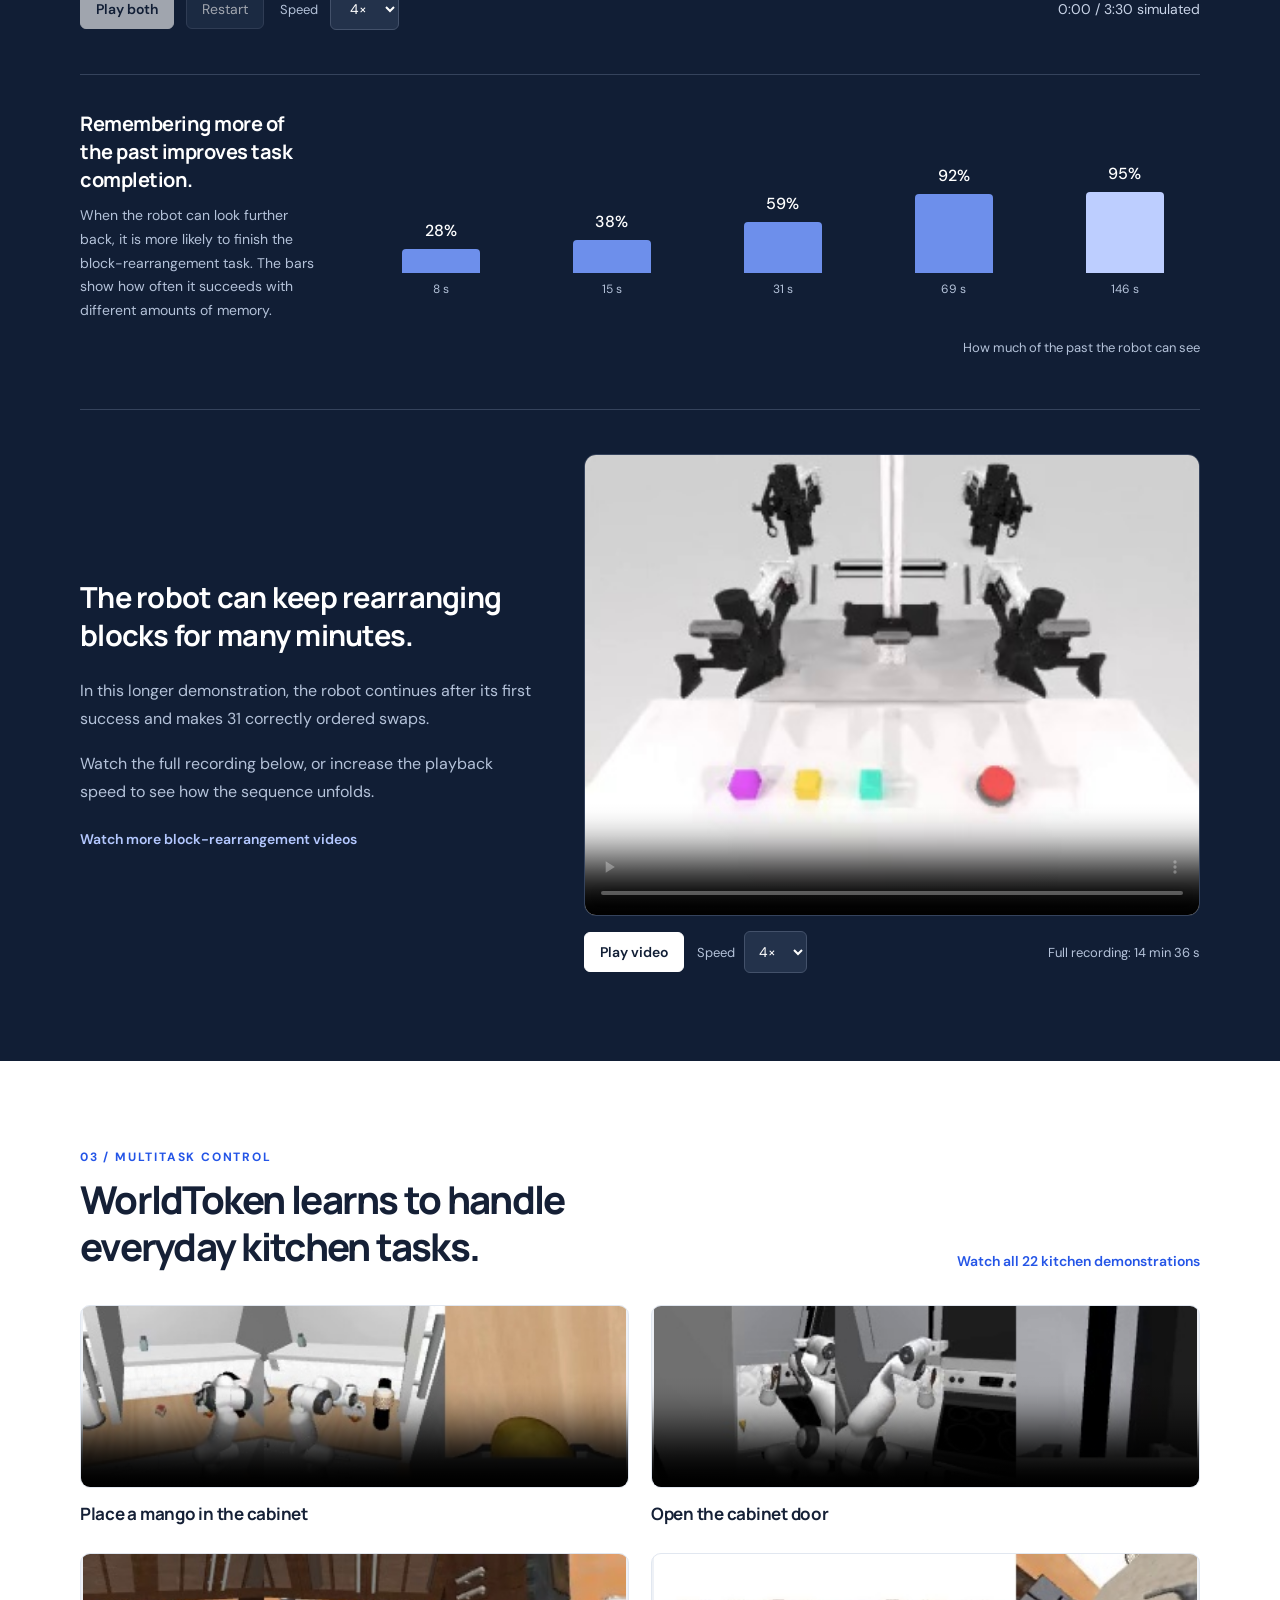
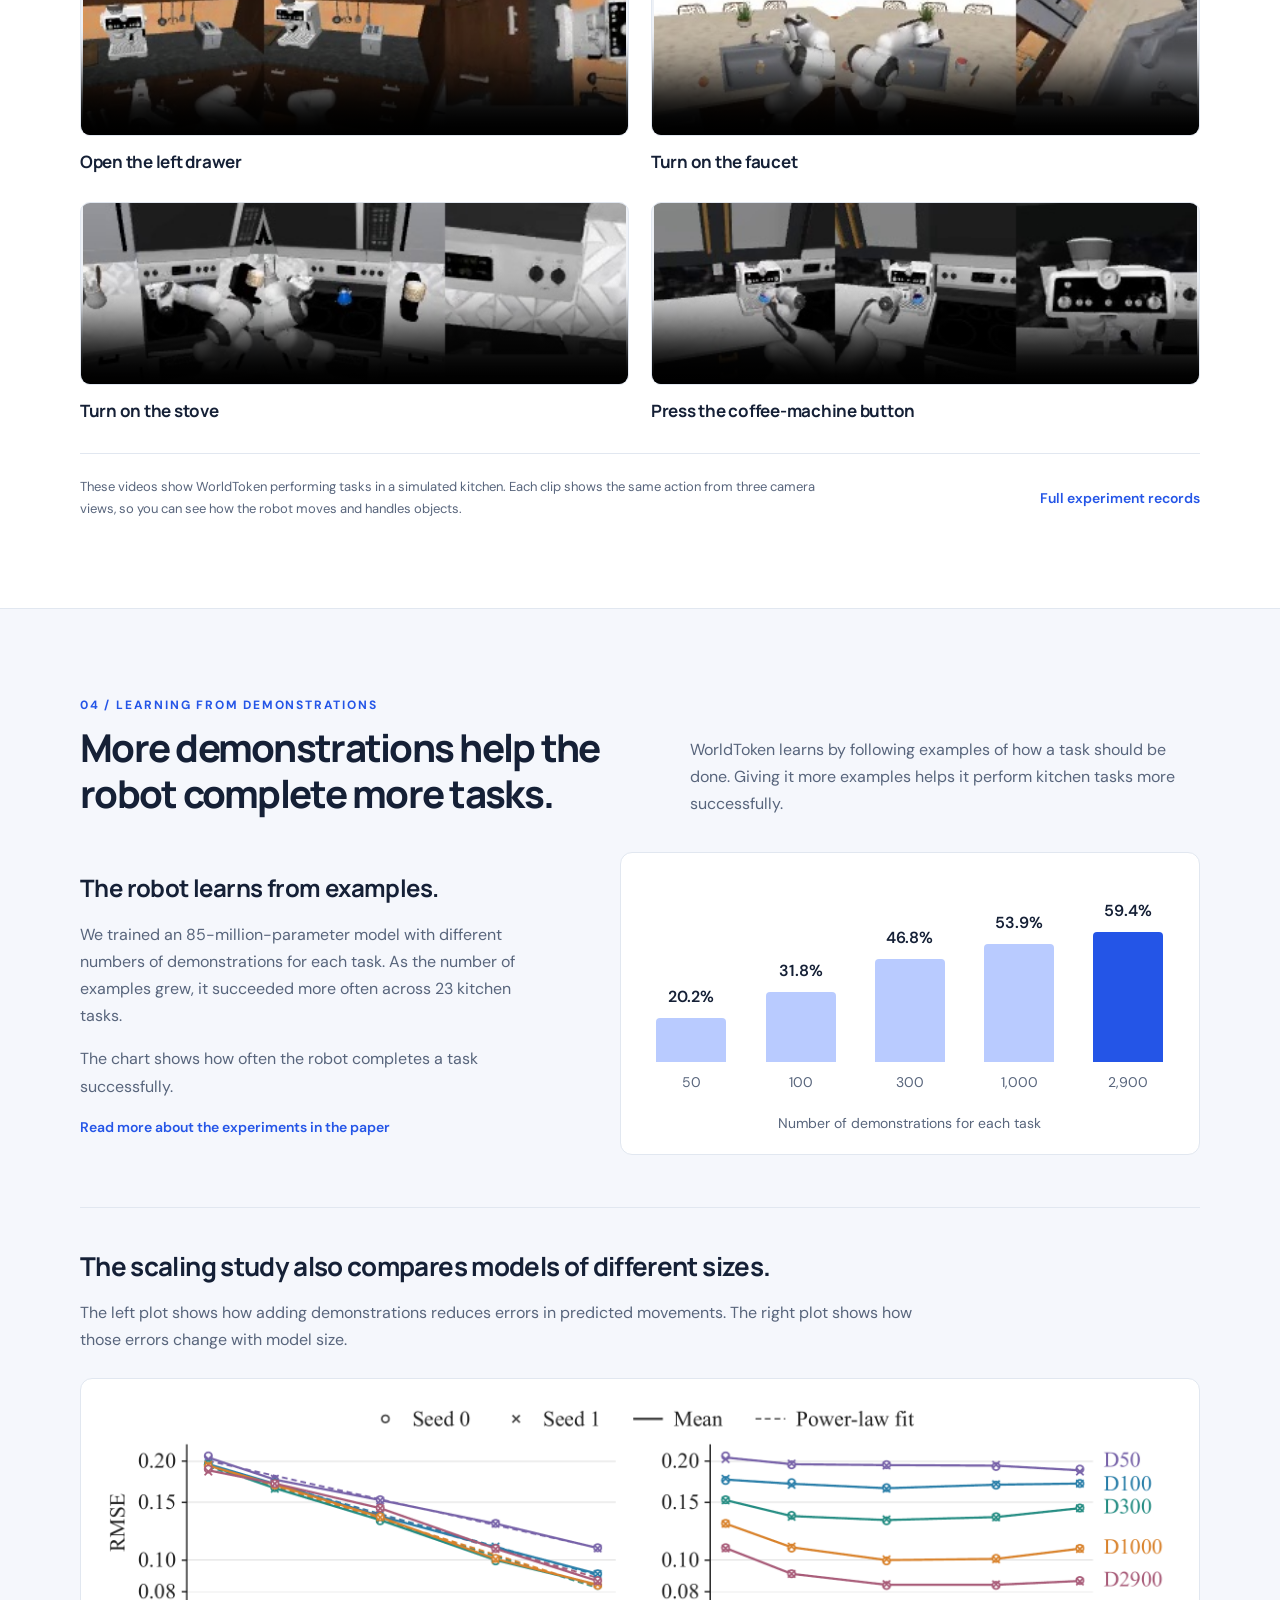
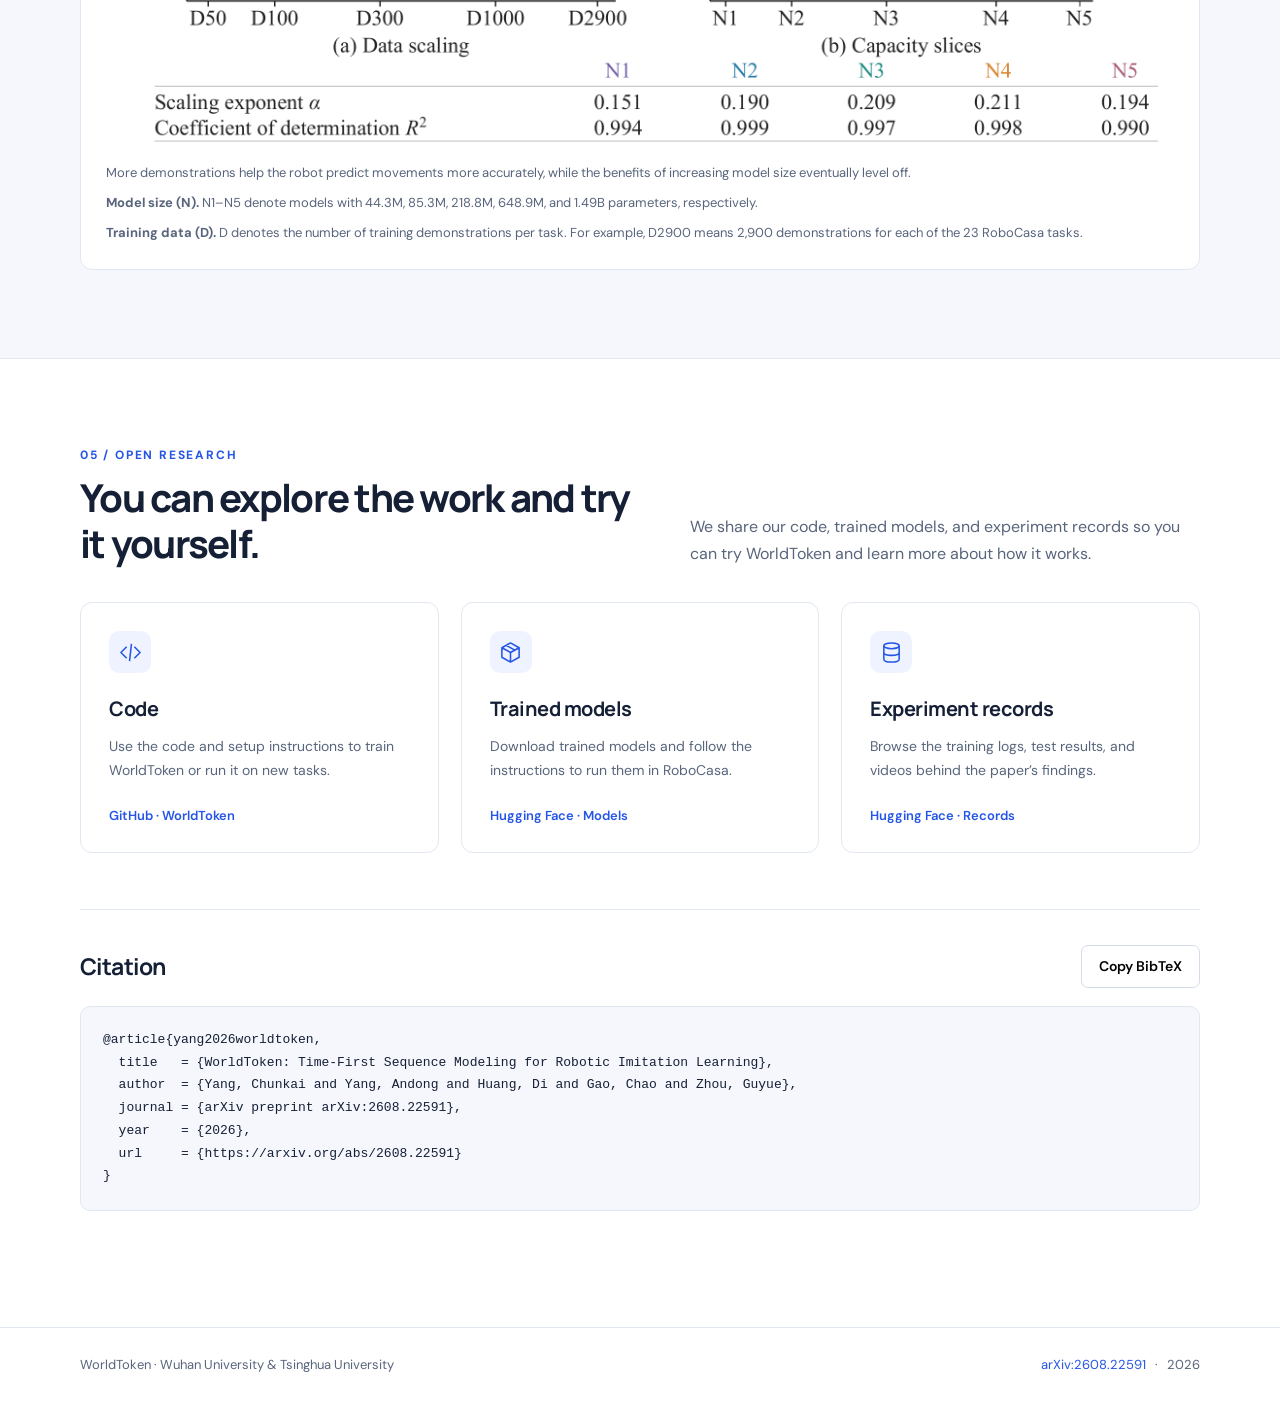
==== commit 944eeae2: "Clarify scaling labels and simplify figure presentation" ====
--- a/index.html
+++ b/index.html
@@ -38,7 +38,7 @@
  </section>
  <section class="overview wrap" aria-labelledby="opening-question">
   <h2 class="opening-question" id="opening-question">Can a robot read the world as a language model reads text?</h2>
-  <figure class="opening-figure"><a class="figure-link" href="assets/sequence-overview.webp" target="_blank" rel="noopener" aria-label="Open full-size comparison of a language model and WorldToken"><img src="assets/sequence-overview.webp" alt="Paper Figure 1 compares a language model that reads text tokens with WorldToken, which reads a sequence of robot observations to generate actions." width="2200" height="635" fetchpriority="high"></a><figcaption>A language model reads a sequence of text tokens to predict what comes next. WorldToken combines what the robot sees and senses at each step into one world token, then reads the sequence to plan its next movements.</figcaption></figure>
+  <figure class="opening-figure"><img src="assets/sequence-overview.webp" alt="Paper Figure 1 compares a language model that reads text tokens with WorldToken, which reads a sequence of robot observations to generate actions." width="2200" height="635" fetchpriority="high"><figcaption>A language model reads a sequence of text tokens to predict what comes next. WorldToken combines what the robot sees and senses at each step into one world token, then reads the sequence to plan its next movements.</figcaption></figure>
   <div class="stats">
    <div class="stat"><span class="stat-value">1</span><span class="stat-label">World token per step</span><small>WorldToken combines what the robot sees and senses at each step into one compact representation.</small></div>
    <div class="stat"><span class="stat-value">59.4<span style="font-size:.6em">%</span></span><span class="stat-label">Success in kitchen tasks</span><small>An 85-million-parameter model learns to perform 23 tasks in the RoboCasa kitchen simulator.</small></div>
@@ -47,7 +47,7 @@
  </section>
  <section class="section wrap" id="method">
   <div class="section-head"><div><span class="eyebrow">01 / Method</span><h2>WorldToken connects what the robot sees over time.</h2></div><p class="intro">At each step, WorldToken combines the camera views, the robot’s body position, and its task instruction into a compact representation called a world token. It uses the sequence of these tokens to decide how to move.</p></div>
-  <figure class="method-figure"><a class="figure-link" href="assets/architecture.webp" target="_blank" rel="noopener" aria-label="Open full-size architecture figure"><img src="assets/architecture.webp" alt="WorldToken combines what the robot sees and senses, connects it with earlier observations, and plans the next movements." loading="lazy" width="2400" height="896"></a><figcaption>The robot observes its surroundings, plans and carries out a few movements, then observes again. <a class="figure-hint" href="assets/architecture.webp" target="_blank" rel="noopener">View full size</a></figcaption></figure>
+  <figure class="method-figure"><img src="assets/architecture.webp" alt="WorldToken combines what the robot sees and senses, connects it with earlier observations, and plans the next movements." loading="lazy" width="2400" height="896"><figcaption>The robot observes its surroundings, plans and carries out a few movements, then observes again.</figcaption></figure>
   <div class="steps"><article><span class="step-number">01 — PERCEIVE</span><h3>The robot observes its surroundings.</h3><p>WorldToken brings together the robot’s camera views, body position, and task instruction so it can use them together.</p></article><article><span class="step-number">02 — REMEMBER</span><h3>It uses what happened earlier.</h3><p>The model reads the world tokens in time order, connecting the current situation with earlier observations.</p></article><article><span class="step-number">03 — ACT</span><h3>It plans its next movements.</h3><p>Using the current observation and its history, the model generates a short sequence of movements for the robot to carry out.</p></article></div>
  </section>
  <section class="section memory" id="memory"><div class="wrap">
@@ -86,7 +86,7 @@
     <div class="learning-bar"><strong>59.4%</strong><div style="--value:59.4"></div><span>2,900</span></div>
    </div><figcaption>Number of demonstrations for each task</figcaption></figure>
   </div>
-  <div class="paper-scaling"><h3>The scaling study also compares models of different sizes.</h3><p>The left plot shows how adding demonstrations reduces errors in predicted movements. The right plot shows how those errors change with model size.</p><figure class="result-figure"><a class="figure-link" href="assets/scaling.webp" target="_blank" rel="noopener" aria-label="Open full-size scaling figure from the paper"><img src="assets/scaling.webp" alt="Paper Figure 4 compares action prediction errors across different numbers of demonstrations and different model sizes." width="2200" height="700" loading="lazy"></a><figcaption>More demonstrations help the robot predict movements more accurately, while the benefits of increasing model size eventually level off. <a class="figure-hint" href="assets/scaling.webp" target="_blank" rel="noopener">View full size</a></figcaption></figure></div>
+  <div class="paper-scaling"><h3>The scaling study also compares models of different sizes.</h3><p>The left plot shows how adding demonstrations reduces errors in predicted movements. The right plot shows how those errors change with model size.</p><figure class="result-figure"><img src="assets/scaling.webp" alt="Paper Figure 4 compares action prediction errors across different numbers of demonstrations and different model sizes." width="2200" height="700" loading="lazy"><figcaption><p>More demonstrations help the robot predict movements more accurately, while the benefits of increasing model size eventually level off.</p><p><strong>Model size (N).</strong> N1–N5 denote models with 44.3M, 85.3M, 218.8M, 648.9M, and 1.49B parameters, respectively.</p><p><strong>Training data (D).</strong> D denotes the number of training demonstrations per task. For example, D2900 means 2,900 demonstrations for each of the 23 RoboCasa tasks.</p></figcaption></figure></div>
  </div></section>
 <section class="section wrap" id="resources">
   <div class="section-head"><div><span class="eyebrow">05 / Open research</span><h2>You can explore the work and try it yourself.</h2></div><p class="intro">We share our code, trained models, and experiment records so you can try WorldToken and learn more about how it works.</p></div>
--- a/styles.css
+++ b/styles.css
@@ -12,7 +12,7 @@
 @media(max-width:560px){.wrap{width:calc(100% - 32px)}.topbar{height:64px}.brand{font-size:18px}.brand svg{width:23px}.nav{gap:16px;font-size:13px}.nav a:nth-child(2),.nav a:nth-child(3){display:none}.hero{padding:37px 0 28px}.hero h1{font-size:64px}.hero h2{font-size:25px}.authors{font-size:14px;gap:8px 15px}.institutions{font-size:13px}.resource-buttons{gap:7px}.button{padding:9px 12px;font-size:13px}.hero-statement{font-size:16px;margin-top:24px}.film{border-radius:10px}.film-caption{align-items:flex-start;flex-direction:column;gap:6px}.stats{grid-template-columns:1fr;gap:20px;padding:25px 0}.stat,.stat:first-child{padding:0;border:0;display:grid;grid-template-columns:96px 1fr;column-gap:18px}.stat-value{grid-row:1/3;font-size:32px;align-self:center}.stat-label{font-size:15px;margin:0 0 4px}.stat small{font-size:12px}.section{padding:50px 0}.section-head{margin-bottom:27px}.lead{font-size:16px}.method-figure{padding:16px;border-radius:10px}.method-figure figcaption{font-size:13px}.steps{grid-template-columns:1fr;gap:24px}.step-number{margin-bottom:5px}.steps p{margin-top:6px}.comparison{grid-template-columns:1fr}.compare-title{flex-direction:row;align-items:center;padding:15px}.compare-foot{flex-direction:row;padding:14px 15px;font-size:13px}.player-tools{gap:8px}.player-tools button,.player-tools select{padding:9px 11px}.player-tools output{width:100%;margin-left:0;margin-top:5px}.history-chart{margin-top:30px}.bars{gap:12px}.bar-item span{font-size:12px}.demo-grid{gap:25px 13px}.demo-card h3{font-size:15px;margin-top:10px}.demo-card p{font-size:12px}.gallery-note{align-items:flex-start;flex-direction:column;gap:14px}.resource-grid{grid-template-columns:1fr}.resource-card{padding:25px}.resource-icon{margin-bottom:15px}.resource-card p{margin-bottom:18px}.footer .wrap{flex-direction:column;gap:8px}.citation pre{font-size:12px;padding:16px}.result-figure{padding:15px}.results-layout{gap:25px}}
 @media(prefers-reduced-motion:reduce){html{scroll-behavior:auto}*{transition:none!important}}
 
-.result-figure img{height:auto}.figure-link{display:block;cursor:zoom-in}.figure-hint{display:inline-block;color:var(--blue);margin-left:4px}
+.result-figure img{height:auto}.result-figure figcaption p{margin:0}.result-figure figcaption p+p{margin-top:8px}
 
 .hero-statement{max-width:900px;margin-left:auto;margin-right:auto;line-height:1.65}.chart-axis{font-size:13px;color:#b4c2d9;text-align:right;margin:14px 0 0}.learning-results{display:grid;grid-template-columns:.9fr 1.1fr;gap:65px;align-items:center}.learning-copy p{color:var(--muted);font-size:16px;margin-top:16px}.learning-copy h3{font-size:24px}.learning-chart{margin:0;padding:28px 26px 20px;background:#fff;border:1px solid var(--line);border-radius:12px}.learning-bars{display:grid;grid-template-columns:repeat(5,minmax(0,1fr));gap:20px;align-items:end;height:210px}.learning-bar{display:flex;flex-direction:column;align-items:center;justify-content:flex-end;gap:11px;height:100%}.learning-bar strong{font-size:16px;font-weight:600;white-space:nowrap}.learning-bar>div{height:calc(var(--value) * 2.2px);width:100%;max-width:70px;background:#b9cbff;border-radius:4px 4px 0 0}.learning-bar:last-child>div{background:var(--blue)}.learning-bar>span{font-size:14px;color:var(--muted)}.learning-chart figcaption{text-align:center;font-size:14px;color:var(--muted);line-height:1.5;margin:22px 0 0}@media(max-width:850px){.learning-results{grid-template-columns:1fr;gap:28px}.chart-axis{text-align:center}}@media(max-width:560px){.learning-chart{padding:20px 16px}.learning-bars{gap:12px}.learning-bar strong{font-size:14px}.learning-bar>span{font-size:13px}.learning-chart figcaption{font-size:13px}.compare-title{flex-wrap:wrap}}
 
